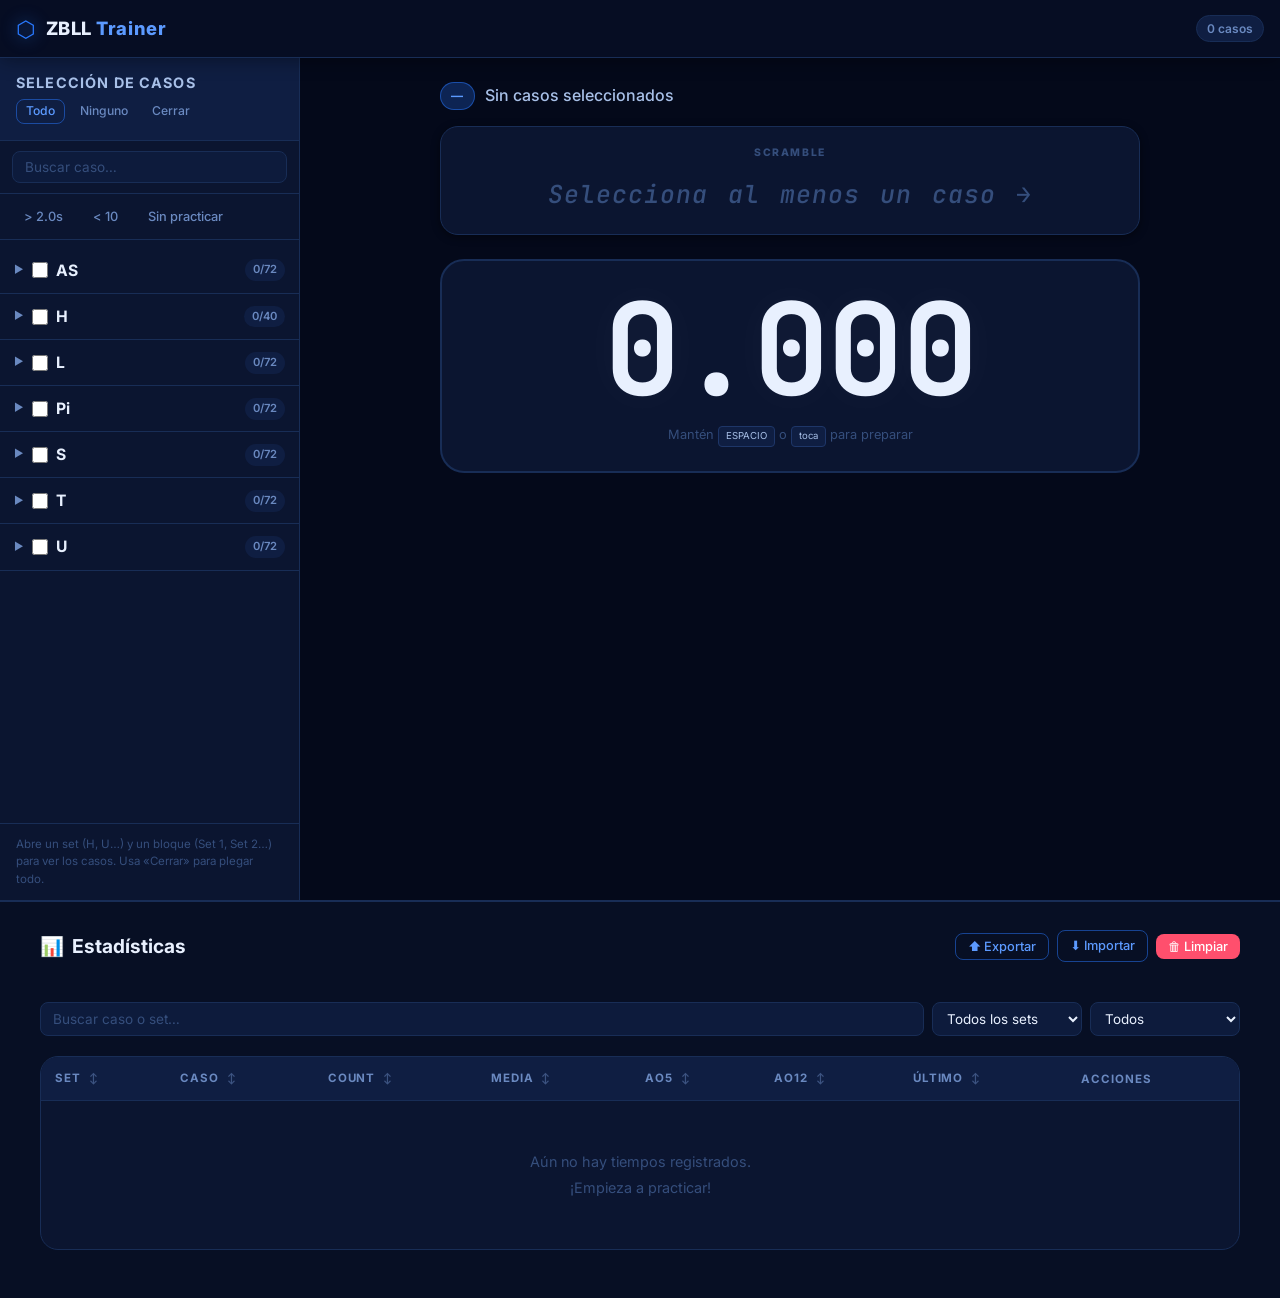
==== index.html @ 2dba7399 "Refine training UX and stats filtering for easier daily practice. This updates scramble generation c" ====
<!DOCTYPE html>
<html lang="es">
<head>
  <meta charset="UTF-8" />
  <meta name="viewport" content="width=device-width, initial-scale=1.0, viewport-fit=cover" />
  <meta name="description" content="Aplicación PWA para practicar los algoritmos ZBLL del cubo de Rubik 3×3. Funciona 100% offline con cronómetro instantáneo y estadísticas." />
  <meta name="theme-color" content="#0d1b3e" />
  <meta name="apple-mobile-web-app-capable" content="yes" />
  <meta name="apple-mobile-web-app-status-bar-style" content="black-translucent" />
  <meta name="apple-mobile-web-app-title" content="ZBLL Trainer" />

  <title>ZBLL Trainer — Cubo de Rubik 3×3</title>

  <!-- PWA Manifest -->
  <link rel="manifest" href="manifest.json" />
  <link rel="icon" type="image/png" href="icon-512.png" />
  <link rel="apple-touch-icon" href="icon-512.png" />

  <!-- Google Fonts -->
  <link rel="preconnect" href="https://fonts.googleapis.com" />
  <link rel="preconnect" href="https://fonts.gstatic.com" crossorigin />
  <link href="https://fonts.googleapis.com/css2?family=Inter:wght@300;400;500;600;700;800&family=JetBrains+Mono:wght@400;500;700&display=swap" rel="stylesheet" />

  <link rel="stylesheet" href="styles.css" />
</head>
<body>

  <!-- ═══════════════════════════════════════════════ HEADER ══ -->
  <header id="app-header" class="app-header">
    <div class="header-inner">
      <button id="sidebar-toggle" class="icon-btn" aria-label="Abrir/cerrar selector de casos" aria-expanded="false">
        <span class="hamburger" aria-hidden="true">
          <span></span><span></span><span></span>
        </span>
      </button>

      <div class="header-brand">
        <span class="brand-cube" aria-hidden="true">⬡</span>
        <h1 class="brand-title">ZBLL <span class="brand-accent">Trainer</span></h1>
      </div>

      <div class="header-actions">
        <div id="selected-count-badge" class="badge" title="Casos seleccionados">0 casos</div>
        <button id="install-btn" class="btn btn-accent btn-sm" style="display:none" aria-label="Instalar aplicación">
          ⬇ Instalar
        </button>
      </div>
    </div>
  </header>

  <!-- ═══════════════════════════════════════════ APP LAYOUT ══ -->
  <div class="app-layout">

    <!-- Mobile overlay -->
    <div id="sidebar-overlay" class="sidebar-overlay" aria-hidden="true"></div>

    <!-- ════════════════════════════════════════════ SIDEBAR ══ -->
    <aside id="sidebar" class="sidebar" aria-label="Selector de casos ZBLL">
      <div class="sidebar-head">
        <h2 class="sidebar-title">Selección de Casos</h2>
        <div class="sidebar-bulk-actions">
          <button id="select-all-btn" class="btn btn-sm btn-outline">Todo</button>
          <button id="deselect-all-btn" class="btn btn-sm btn-ghost">Ninguno</button>
          <button id="collapse-all-btn" class="btn btn-sm btn-ghost" title="Cerrar todos los sets y bloques">Cerrar</button>
        </div>
      </div>

      <div class="sidebar-search">
        <input type="search" id="case-search" class="search-input" placeholder="Buscar caso…" autocomplete="off" />
      </div>

      <div class="sidebar-train-tools" aria-label="Herramientas de entrenamiento">
        <button id="filter-slow-btn" class="btn btn-sm btn-ghost" title="Casos con media mayor de 2.0s">&gt; 2.0s</button>
        <button id="filter-low-btn" class="btn btn-sm btn-ghost" title="Casos con menos de 10 resoluciones">&lt; 10</button>
        <button id="filter-unseen-btn" class="btn btn-sm btn-ghost" title="Casos sin practicar">Sin practicar</button>
      </div>

      <!-- Accordion rendered by JS -->
      <div id="accordion" class="accordion" role="list"></div>

      <div class="sidebar-footer">
        <p class="sidebar-hint">Abre un set (H, U…) y un bloque (Set 1, Set 2…) para ver los casos. Usa «Cerrar» para plegar todo.</p>
      </div>
    </aside>

    <!-- ═══════════════════════════════════════ MAIN CONTENT ══ -->
    <main id="main-content" class="main-content" aria-label="Área de práctica">

      <div id="practice-top" class="practice-top">
        <!-- Case info bar -->
        <div id="case-info-bar" class="case-info-bar">
          <span id="info-set" class="info-badge info-set">—</span>
          <span id="info-case" class="info-case">Selecciona casos para empezar</span>
          <span id="info-alg-count" class="info-alg-count"></span>
        </div>

        <!-- Scramble display -->
        <section id="scramble-section" class="scramble-section" aria-label="Scramble actual">
          <p class="scramble-label">SCRAMBLE</p>
          <div id="scramble-moves" class="scramble-moves" aria-live="polite">
            <span class="scramble-placeholder">Cargando algoritmos…</span>
          </div>
        </section>
      </div>

      <!-- ─────────────────────────────── TIMER AREA ── -->
      <section
        id="timer-area"
        class="timer-area"
        tabindex="0"
        role="button"
        aria-label="Cronómetro — pulsa espacio o toca para usar"
        aria-live="polite"
      >
        <div id="timer-display" class="timer-display" data-phase="idle">
          <span id="timer-value">0.000</span>
        </div>
        <p id="timer-hint" class="timer-hint">
          Mantén <kbd>ESPACIO</kbd> o <kbd>toca</kbd> la pantalla para preparar
        </p>
      </section>

      <!-- ─────────────────── RESULT (shown after solve) ── -->
      <section id="result-section" class="result-section hidden" aria-label="Resultado de la resolución">
        <div class="result-inner">

          <div class="result-time-row">
            <span class="result-label">Tiempo:</span>
            <span id="result-time" class="result-time-val">—</span>
            <button id="repeat-weak-btn" class="btn btn-sm btn-outline hidden" title="Repetir este caso para consolidarlo">Repetir caso</button>
          </div>

          <div class="result-case-row">
            <div class="result-image-wrap">
              <img
                id="case-img"
                class="case-img"
                alt="Diagrama del caso ZBLL"
                loading="lazy"
              />
              <div id="case-img-fallback" class="case-img-fallback hidden">
                <span>Sin imagen offline</span>
              </div>
            </div>

            <div class="result-alg-wrap">
              <p class="result-alg-label">Algoritmo:</p>
              <code id="result-alg-text" class="result-alg-code"></code>
              <p class="result-alg-case">
                <span id="result-case-name"></span>
              </p>
            </div>
          </div>

        </div>
      </section>

    </main>
  </div>

  <!-- ═══════════════════════════════════════════ STATS PANEL ══ -->
  <section id="stats-panel" class="stats-panel" aria-label="Estadísticas de práctica">
    <div class="stats-header">
      <h2 class="stats-title">
        <span class="stats-icon" aria-hidden="true">📊</span>
        Estadísticas
      </h2>
      <div class="stats-actions">
        <button id="export-btn" class="btn btn-outline btn-sm" aria-label="Exportar estadísticas en JSON">
          ⬆ Exportar
        </button>
        <label class="btn btn-outline btn-sm" for="import-file" aria-label="Importar estadísticas desde JSON">
          ⬇ Importar
          <input type="file" id="import-file" accept=".json" aria-hidden="true" />
        </label>
        <button id="clear-stats-btn" class="btn btn-danger btn-sm" aria-label="Borrar todos los tiempos">
          🗑 Limpiar
        </button>
      </div>
    </div>

    <div class="stats-summary" id="stats-summary" aria-live="polite">
      <!-- JS renders summary cards here -->
    </div>

    <div class="stats-filters" aria-label="Filtros de estadísticas">
      <input id="stats-search" class="search-input stats-search" type="search" placeholder="Buscar caso o set…" autocomplete="off" />
      <select id="stats-set-filter" class="stats-select">
        <option value="all">Todos los sets</option>
      </select>
      <select id="stats-level-filter" class="stats-select">
        <option value="all">Todos</option>
        <option value="weak">Solo flojos</option>
        <option value="strong">Solo dominados</option>
      </select>
    </div>

    <div class="stats-table-wrap" role="region" aria-label="Tabla de tiempos" tabindex="0">
      <table id="stats-table" class="stats-table" aria-sort="none">
        <thead>
          <tr>
            <th class="sortable" data-col="set" tabindex="0" role="columnheader" aria-sort="ascending">Set <span class="sort-arrow">↕</span></th>
            <th class="sortable" data-col="case" tabindex="0" role="columnheader">Caso <span class="sort-arrow">↕</span></th>
            <th class="sortable" data-col="count" tabindex="0" role="columnheader">Count <span class="sort-arrow">↕</span></th>
            <th class="sortable" data-col="mean" tabindex="0" role="columnheader">Media <span class="sort-arrow">↕</span></th>
            <th class="sortable" data-col="ao5" tabindex="0" role="columnheader">Ao5 <span class="sort-arrow">↕</span></th>
            <th class="sortable" data-col="ao12" tabindex="0" role="columnheader">Ao12 <span class="sort-arrow">↕</span></th>
            <th class="sortable" data-col="last" tabindex="0" role="columnheader">Último <span class="sort-arrow">↕</span></th>
            <th>Acciones</th>
          </tr>
        </thead>
        <tbody id="stats-tbody">
          <!-- JS renders rows -->
        </tbody>
      </table>
      <p id="stats-empty" class="stats-empty" role="status">
        Aún no hay tiempos registrados.<br />¡Empieza a practicar!
      </p>
    </div>
  </section>

  <!-- ══════════════════════════════════════════════ TOAST ══ -->
  <div id="toast-container" class="toast-container" aria-live="assertive" aria-atomic="true"></div>

  <!-- ══════════════════════════════════════════ CONFIRM MODAL ══ -->
  <div id="confirm-modal" class="modal-backdrop hidden" role="dialog" aria-modal="true" aria-labelledby="modal-title">
    <div class="modal-box">
      <h3 id="modal-title" class="modal-title">¿Confirmar acción?</h3>
      <p id="modal-body" class="modal-body"></p>
      <div class="modal-actions">
        <button id="modal-cancel" class="btn btn-ghost">Cancelar</button>
        <button id="modal-confirm" class="btn btn-danger">Confirmar</button>
      </div>
    </div>
  </div>

  <script src="app.js"></script>
</body>
</html>
---- styles.css ----
/* ══════════════════════════════════════════════════════════════
   ZBLL Trainer — styles.css
   Dark Mode Blue Design System
   ══════════════════════════════════════════════════════════════ */

/* ─── Google Fonts fallback (loaded in HTML) ──────────────────── */
@import url('https://fonts.googleapis.com/css2?family=Inter:wght@300;400;500;600;700;800&family=JetBrains+Mono:wght@400;500;700&display=swap');

/* ─── Design Tokens ───────────────────────────────────────────── */
:root {
  /* Backgrounds */
  --bg-deep:      #04091a;
  --bg-surface:   #070f24;
  --bg-card:      #0b1530;
  --bg-elevated:  #0f1e42;
  --bg-hover:     #162350;
  --bg-input:     #0d1b3c;

  /* Accent — Electric Blue */
  --accent:       #2979ff;
  --accent-light: #5c9aff;
  --accent-dark:  #1a5ccc;
  --accent-glow:  rgba(41, 121, 255, 0.25);
  --accent-glow-strong: rgba(41, 121, 255, 0.45);

  /* State colors */
  --ready:        #00e676;
  --ready-dark:   #00b259;
  --ready-glow:   rgba(0, 230, 118, 0.35);
  --running:      #2979ff;
  --running-glow: rgba(41, 121, 255, 0.4);
  --danger:       #ff4f6d;
  --danger-dark:  #cc2244;
  --success:      #00e676;
  --warn:         #ffc107;

  /* Text */
  --text-primary:   #e8f0fe;
  --text-secondary: #a8c0e8;
  --text-muted:     #6a89c0;
  --text-dim:       #354e7c;

  /* Borders */
  --border:       #182d56;
  --border-light: #1e3668;
  --border-accent: rgba(41, 121, 255, 0.5);

  /* Layout */
  --sidebar-width:  300px;
  --header-height:  58px;

  /* Radii */
  --r-xs: 4px;
  --r-sm: 8px;
  --r-md: 12px;
  --r-lg: 18px;
  --r-xl: 24px;
  --r-full: 9999px;

  /* Transitions */
  --t-fast:   120ms ease;
  --t-base:   200ms cubic-bezier(0.4, 0, 0.2, 1);
  --t-slow:   350ms cubic-bezier(0.4, 0, 0.2, 1);

  /* Shadows */
  --shadow-sm:  0 2px 8px rgba(0,0,0,0.45);
  --shadow-md:  0 4px 24px rgba(0,0,0,0.55);
  --shadow-lg:  0 8px 40px rgba(0,0,0,0.65);
  --shadow-accent: 0 4px 24px rgba(41,121,255,0.3);
}

/* ─── Reset ───────────────────────────────────────────────────── */
*, *::before, *::after { box-sizing: border-box; margin: 0; padding: 0; }

html { scroll-behavior: smooth; font-size: 16px; }

body {
  font-family: 'Inter', system-ui, -apple-system, sans-serif;
  background: var(--bg-deep);
  color: var(--text-primary);
  line-height: 1.6;
  min-height: 100dvh;
  overflow-x: hidden;
  -webkit-font-smoothing: antialiased;
  -moz-osx-font-smoothing: grayscale;
}

/* ─── Scrollbar ───────────────────────────────────────────────── */
::-webkit-scrollbar { width: 5px; height: 5px; }
::-webkit-scrollbar-track { background: var(--bg-surface); }
::-webkit-scrollbar-thumb { background: var(--border-light); border-radius: var(--r-full); }
::-webkit-scrollbar-thumb:hover { background: var(--accent-dark); }

/* ─── Typography helpers ──────────────────────────────────────── */
h1, h2, h3 { line-height: 1.2; font-weight: 700; }
code, kbd, .mono { font-family: 'JetBrains Mono', 'Consolas', monospace; }
kbd {
  display: inline-block;
  padding: 2px 7px;
  background: var(--bg-elevated);
  border: 1px solid var(--border-light);
  border-radius: var(--r-xs);
  font-size: 0.75em;
  font-family: inherit;
  color: var(--text-secondary);
}

/* ─── Utility: hidden ─────────────────────────────────────────── */
.hidden { display: none !important; }
.sr-only { position: absolute; width:1px; height:1px; overflow:hidden; clip:rect(0,0,0,0); }

/* ══════════════════════════════════════════════════════════════
   COMPONENTS — Buttons
   ══════════════════════════════════════════════════════════════ */
.btn {
  display: inline-flex;
  align-items: center;
  gap: 6px;
  padding: 8px 16px;
  border: none;
  border-radius: var(--r-sm);
  font-family: inherit;
  font-size: 0.875rem;
  font-weight: 500;
  cursor: pointer;
  transition: background var(--t-base), box-shadow var(--t-base), transform var(--t-fast), color var(--t-base);
  white-space: nowrap;
  text-decoration: none;
  user-select: none;
}
.btn:active { transform: scale(0.96); }
.btn:focus-visible { outline: 2px solid var(--accent); outline-offset: 3px; }

.btn-accent { background: var(--accent); color: #fff; box-shadow: var(--shadow-accent); }
.btn-accent:hover { background: var(--accent-light); box-shadow: 0 4px 28px rgba(41,121,255,0.45); }

.btn-outline {
  background: transparent;
  color: var(--accent-light);
  border: 1px solid var(--border-accent);
}
.btn-outline:hover { background: var(--accent-glow); border-color: var(--accent); }

.btn-ghost { background: transparent; color: var(--text-muted); }
.btn-ghost:hover { background: var(--bg-elevated); color: var(--text-primary); }

.btn-danger { background: var(--danger); color: #fff; }
.btn-danger:hover { background: var(--danger-dark); }

.btn-sm { padding: 5px 12px; font-size: 0.8rem; }

/* ─── Icon button (hamburger) ─────────────────────────────────── */
.icon-btn {
  display: flex;
  align-items: center;
  justify-content: center;
  width: 40px; height: 40px;
  background: transparent;
  border: 1px solid var(--border);
  border-radius: var(--r-sm);
  cursor: pointer;
  transition: background var(--t-base), border-color var(--t-base);
}
.icon-btn:hover { background: var(--bg-elevated); border-color: var(--border-light); }
.icon-btn:focus-visible { outline: 2px solid var(--accent); outline-offset: 3px; }

/* ─── Hamburger ───────────────────────────────────────────────── */
.hamburger {
  display: flex; flex-direction: column;
  gap: 4px; width: 20px;
}
.hamburger span {
  display: block; height: 2px;
  background: var(--text-secondary);
  border-radius: 2px;
  transition: transform var(--t-base), opacity var(--t-base), width var(--t-base);
}
.hamburger span:first-child { width: 20px; }
.hamburger span:nth-child(2) { width: 14px; }
.hamburger span:last-child { width: 20px; }

.sidebar-open .hamburger span:first-child { transform: translateY(6px) rotate(45deg); width: 20px; }
.sidebar-open .hamburger span:nth-child(2) { opacity: 0; width: 0; }
.sidebar-open .hamburger span:last-child { transform: translateY(-6px) rotate(-45deg); width: 20px; }

/* ─── Badge ───────────────────────────────────────────────────── */
.badge {
  display: inline-flex;
  align-items: center;
  padding: 3px 10px;
  background: var(--bg-elevated);
  border: 1px solid var(--border);
  border-radius: var(--r-full);
  font-size: 0.75rem;
  font-weight: 600;
  color: var(--text-muted);
  transition: background var(--t-base), color var(--t-base);
}
.badge.active { background: var(--accent-glow); border-color: var(--border-accent); color: var(--accent-light); }

/* ══════════════════════════════════════════════════════════════
   HEADER
   ══════════════════════════════════════════════════════════════ */
.app-header {
  position: sticky;
  top: 0;
  z-index: 100;
  height: var(--header-height);
  background: rgba(7, 15, 36, 0.92);
  backdrop-filter: blur(16px);
  -webkit-backdrop-filter: blur(16px);
  border-bottom: 1px solid var(--border);
  box-shadow: 0 1px 20px rgba(0,0,0,0.4);
}
.header-inner {
  display: flex;
  align-items: center;
  gap: 12px;
  height: 100%;
  padding: 0 16px;
  max-width: 1400px;
  margin: 0 auto;
}
.header-brand {
  display: flex; align-items: center; gap: 10px;
  flex: 1;
}
.brand-cube {
  font-size: 1.4rem;
  color: var(--accent);
  filter: drop-shadow(0 0 8px var(--accent));
  animation: pulse-glow 3s ease-in-out infinite;
}
@keyframes pulse-glow {
  0%, 100% { filter: drop-shadow(0 0 6px var(--accent)); }
  50% { filter: drop-shadow(0 0 14px var(--accent-light)); }
}
.brand-title {
  font-size: 1.15rem;
  font-weight: 800;
  letter-spacing: 0.03em;
  color: var(--text-primary);
}
.brand-accent { color: var(--accent-light); }
.header-actions { display: flex; align-items: center; gap: 10px; }

/* ══════════════════════════════════════════════════════════════
   LAYOUT
   ══════════════════════════════════════════════════════════════ */
.app-layout {
  display: flex;
  min-height: calc(100dvh - var(--header-height));
  position: relative;
}

/* ══════════════════════════════════════════════════════════════
   SIDEBAR
   ══════════════════════════════════════════════════════════════ */
.sidebar {
  width: var(--sidebar-width);
  flex-shrink: 0;
  background: var(--bg-card);
  border-right: 1px solid var(--border);
  display: flex;
  flex-direction: column;
  overflow: hidden;
  transition: transform var(--t-slow), width var(--t-slow);
}
.sidebar-head {
  padding: 16px;
  border-bottom: 1px solid var(--border);
  background: var(--bg-elevated);
  display: flex;
  align-items: stretch;
  justify-content: flex-start;
  flex-direction: column;
  gap: 8px;
  flex-shrink: 0;
}
.sidebar-title {
  font-size: 0.9rem;
  font-weight: 700;
  color: var(--text-secondary);
  text-transform: uppercase;
  letter-spacing: 0.08em;
}
.sidebar-bulk-actions {
  display: flex;
  gap: 6px;
  flex-wrap: wrap;
  justify-content: flex-start;
  flex-shrink: 0;
}
.sidebar-bulk-actions .btn-sm {
  padding: 4px 9px;
  font-size: 0.76rem;
  line-height: 1.2;
}

.sidebar-search {
  padding: 10px 12px;
  border-bottom: 1px solid var(--border);
  flex-shrink: 0;
}
.search-input {
  width: 100%;
  padding: 7px 12px;
  background: var(--bg-input);
  border: 1px solid var(--border);
  border-radius: var(--r-sm);
  color: var(--text-primary);
  font-family: inherit;
  font-size: 0.85rem;
  outline: none;
  transition: border-color var(--t-base), box-shadow var(--t-base);
}
.search-input::placeholder { color: var(--text-dim); }
.search-input:focus { border-color: var(--accent); box-shadow: 0 0 0 3px var(--accent-glow); }

.sidebar-train-tools {
  display: flex;
  flex-wrap: wrap;
  gap: 6px;
  padding: 10px 12px;
  border-bottom: 1px solid var(--border);
}

.accordion {
  flex: 1;
  overflow-y: auto;
  padding: 8px 0;
}

.sidebar-footer {
  padding: 12px 16px;
  border-top: 1px solid var(--border);
  flex-shrink: 0;
}
.sidebar-hint {
  font-size: 0.72rem;
  color: var(--text-dim);
  line-height: 1.5;
}

/* ─── Accordion Items ─────────────────────────────────────────── */
.acc-set {
  border-bottom: 1px solid var(--border);
}
.acc-set-header {
  display: flex;
  align-items: center;
  gap: 8px;
  padding: 10px 14px;
  cursor: pointer;
  user-select: none;
  transition: background var(--t-base);
  background: transparent;
}
.acc-set-header:hover { background: var(--bg-hover); }

.acc-toggle-icon {
  font-size: 0.65rem;
  color: var(--text-muted);
  transition: transform var(--t-base);
  flex-shrink: 0;
}
.acc-set.open .acc-toggle-icon { transform: rotate(90deg); }

.acc-set-name {
  font-weight: 700;
  font-size: 0.98rem;
  color: var(--text-primary);
  flex: 1;
}
.acc-set-badge {
  font-size: 0.7rem;
  padding: 2px 8px;
  border-radius: var(--r-full);
  background: var(--bg-elevated);
  color: var(--text-muted);
  font-weight: 600;
  transition: background var(--t-base), color var(--t-base);
}
.acc-set-badge.all-selected { background: var(--accent-glow); color: var(--accent-light); }

.acc-set-check {
  width: 16px; height: 16px;
  accent-color: var(--accent);
  cursor: pointer;
  flex-shrink: 0;
}

.acc-cases {
  overflow: hidden;
  max-height: 0;
  transition: max-height var(--t-slow);
  background: var(--bg-surface);
}
.acc-set.open .acc-cases { max-height: 12000px; }

.acc-subset + .acc-subset {
  border-top: 1px solid var(--border);
}

.acc-subset-header {
  display: flex;
  align-items: center;
  gap: 8px;
  padding: 6px 14px 6px 24px;
  font-size: 0.68rem;
  font-weight: 600;
  letter-spacing: 0.05em;
  text-transform: uppercase;
  color: var(--text-dim);
  background: var(--bg-elevated);
  border-left: 2px solid var(--accent);
  user-select: none;
  cursor: pointer;
  transition: background var(--t-base);
}
.acc-subset-header:hover { background: var(--bg-hover); }

.acc-subset-header .acc-toggle-icon {
  font-size: 0.6rem;
  color: var(--text-muted);
  transition: transform var(--t-base);
  flex-shrink: 0;
}
.acc-subset.open .acc-subset-header .acc-toggle-icon { transform: rotate(90deg); }

.acc-subset-cases {
  overflow: hidden;
  max-height: 0;
  transition: max-height var(--t-slow);
}
.acc-subset.open .acc-subset-cases { max-height: 800px; }

.acc-subset-check {
  width: 15px;
  height: 15px;
  accent-color: var(--accent);
  cursor: pointer;
  flex-shrink: 0;
}

.acc-subset-label {
  flex: 1;
}

.acc-subset-badge {
  font-size: 0.65rem;
  padding: 1px 6px;
  border-radius: var(--r-full);
  background: var(--bg-surface);
  color: var(--text-muted);
  font-weight: 600;
  font-variant-numeric: tabular-nums;
}

.acc-subset-cases .acc-case-item {
  padding-left: 40px;
}

.acc-case-item {
  display: flex;
  align-items: center;
  gap: 10px;
  padding: 7px 14px 7px 36px;
  cursor: pointer;
  transition: background var(--t-base);
  border-left: 2px solid transparent;
}
.acc-case-item:hover { background: var(--bg-elevated); }
.acc-case-item.selected { border-left-color: var(--accent); }
.acc-case-item input[type="checkbox"] {
  width: 15px; height: 15px;
  accent-color: var(--accent);
  cursor: pointer;
  flex-shrink: 0;
}
.acc-case-name {
  font-size: 0.92rem;
  color: var(--text-secondary);
  flex: 1;
}
.acc-case-item.selected .acc-case-name { color: var(--text-primary); }

.acc-case-diff {
  font-size: 0.62rem;
  text-transform: uppercase;
  letter-spacing: 0.05em;
  border-radius: var(--r-full);
  padding: 2px 6px;
  font-weight: 700;
  border: 1px solid transparent;
}
.acc-case-diff-weak {
  color: #ff9aa8;
  background: rgba(255, 79, 109, 0.15);
  border-color: rgba(255, 79, 109, 0.45);
}
.acc-case-diff-mid {
  color: #ffd36b;
  background: rgba(255, 193, 7, 0.14);
  border-color: rgba(255, 193, 7, 0.4);
}
.acc-case-diff-learned {
  color: #9ae7ff;
  background: rgba(52, 210, 255, 0.14);
  border-color: rgba(52, 210, 255, 0.45);
}
.acc-case-diff-strong {
  color: #82f0ad;
  background: rgba(0, 230, 118, 0.14);
  border-color: rgba(0, 230, 118, 0.4);
}
.acc-case-diff-new {
  color: #9dc3ff;
  background: rgba(41, 121, 255, 0.16);
  border-color: rgba(41, 121, 255, 0.45);
}

.acc-case-thumb {
  width: 34px;
  height: 34px;
  flex-shrink: 0;
  border-radius: 4px;
  object-fit: contain;
  background: var(--bg-deep);
  pointer-events: none;
}

/* ─── Overlay (mobile) ────────────────────────────────────────── */
.sidebar-overlay {
  display: none;
  position: fixed;
  inset: 0;
  background: rgba(4, 9, 26, 0.75);
  z-index: 49;
  backdrop-filter: blur(4px);
}

/* ══════════════════════════════════════════════════════════════
   MAIN CONTENT
   ══════════════════════════════════════════════════════════════ */
.main-content {
  flex: 1;
  display: flex;
  flex-direction: column;
  align-items: center;
  padding: 20px 24px 40px;
  gap: 24px;
  min-height: calc(100dvh - var(--header-height));
  overflow-y: auto;
}

/* ─── Practice top (info + scramble) ─────────────────────────── */
.practice-top {
  width: 100%;
  max-width: 700px;
  display: flex;
  flex-direction: column;
  gap: 12px;
}

/* ─── Case info bar ───────────────────────────────────────────── */
.case-info-bar {
  display: flex;
  align-items: center;
  gap: 10px;
  flex-wrap: wrap;
  width: 100%;
  max-width: 700px;
  min-height: 36px;
}
.info-badge {
  display: inline-flex;
  align-items: center;
  padding: 3px 10px;
  border-radius: var(--r-full);
  font-size: 0.75rem;
  font-weight: 700;
  letter-spacing: 0.06em;
  text-transform: uppercase;
}
.info-set { background: var(--accent-glow); color: var(--accent-light); border: 1px solid var(--border-accent); }
.info-case { font-size: 1rem; color: var(--text-secondary); font-weight: 500; flex: 1; }
.info-alg-count { font-size: 0.75rem; color: var(--text-dim); font-weight: 500; }
.info-session {
  font-size: 0.72rem;
  color: var(--warn);
  font-weight: 600;
  background: rgba(255, 193, 7, 0.13);
  border: 1px solid rgba(255, 193, 7, 0.35);
  border-radius: var(--r-full);
  padding: 2px 8px;
}

/* ─── Scramble section ────────────────────────────────────────── */
.scramble-section {
  width: 100%;
  max-width: 700px;
  background: var(--bg-card);
  border: 1px solid var(--border);
  border-radius: var(--r-lg);
  padding: 18px 24px;
  text-align: center;
  box-shadow: var(--shadow-sm);
  transition: border-color var(--t-base);
}
.scramble-section:hover { border-color: var(--border-light); }

.scramble-label {
  font-size: 0.65rem;
  font-weight: 800;
  letter-spacing: 0.15em;
  color: var(--text-dim);
  text-transform: uppercase;
  margin-bottom: 10px;
}

.scramble-moves {
  font-family: 'JetBrains Mono', monospace;
  font-size: clamp(1.1rem, 3.2vw, 1.55rem);
  font-weight: 500;
  color: var(--text-primary);
  line-height: 1.8;
  letter-spacing: 0.04em;
  word-spacing: 4px;
}

.scramble-placeholder { color: var(--text-dim); font-style: italic; }

.move-token {
  display: inline-block;
  padding: 2px 4px;
  margin: 2px;
  border-radius: var(--r-xs);
  transition: background var(--t-fast), color var(--t-fast);
}
.move-token:hover { background: var(--bg-elevated); color: var(--accent-light); }

/* ─── Timer area ──────────────────────────────────────────────── */
.timer-area {
  width: 100%;
  max-width: 700px;
  display: flex;
  flex-direction: column;
  align-items: center;
  gap: 12px;
  cursor: pointer;
  user-select: none;
  -webkit-user-select: none;
  padding: 24px;
  border-radius: var(--r-xl);
  border: 2px solid var(--border);
  background: var(--bg-card);
  transition: border-color var(--t-base), background var(--t-base), box-shadow var(--t-base);
  outline: none;
  -webkit-tap-highlight-color: transparent;
  touch-action: manipulation;
}
.timer-area:focus-visible { box-shadow: 0 0 0 3px var(--accent-glow); }
.timer-area:hover { border-color: var(--border-light); }

/* Timer states */
.timer-area[data-phase="idle"]    { border-color: var(--border); }
.timer-area[data-phase="ready"]   { border-color: var(--ready); background: rgba(0,230,118,0.04); box-shadow: 0 0 30px var(--ready-glow), inset 0 0 40px rgba(0,230,118,0.03); }
.timer-area[data-phase="running"] { border-color: var(--accent); background: rgba(41,121,255,0.04); box-shadow: 0 0 30px var(--running-glow), inset 0 0 40px rgba(41,121,255,0.03); }

.timer-display {
  font-family: 'JetBrains Mono', monospace;
  font-size: clamp(3.5rem, 14vw, 8rem);
  font-weight: 700;
  letter-spacing: -0.02em;
  color: var(--text-primary);
  text-shadow: 0 0 40px rgba(255,255,255,0.05);
  line-height: 1;
  transition: color var(--t-base), text-shadow var(--t-base);
  min-width: 3ch;
  text-align: center;
}

/* Timer phase color transitions */
.timer-area[data-phase="idle"]    .timer-display { color: var(--text-primary); }
.timer-area[data-phase="ready"]   .timer-display { color: var(--ready); text-shadow: 0 0 40px var(--ready-glow); }
.timer-area[data-phase="running"] .timer-display { color: var(--accent-light); text-shadow: 0 0 40px var(--running-glow); }

/* Pulse animation on READY */
@keyframes timer-ready-pulse {
  0%, 100% { opacity: 1; }
  50% { opacity: 0.65; }
}
.timer-area[data-phase="ready"] .timer-display { animation: timer-ready-pulse 0.6s ease-in-out infinite; }

.timer-hint {
  font-size: 0.8rem;
  color: var(--text-dim);
  text-align: center;
  line-height: 1.5;
  transition: opacity var(--t-base);
  pointer-events: none;
}
.timer-area[data-phase="running"] .timer-hint { opacity: 0; }

/* ─── Result section ──────────────────────────────────────────── */
.result-section {
  width: 100%;
  max-width: 700px;
  animation: slide-in 0.35s cubic-bezier(0.34, 1.56, 0.64, 1);
}
@keyframes slide-in {
  from { opacity: 0; transform: translateY(20px) scale(0.97); }
  to   { opacity: 1; transform: translateY(0) scale(1); }
}

.result-inner {
  background: var(--bg-card);
  border: 1px solid var(--border-light);
  border-radius: var(--r-lg);
  padding: 20px;
  display: flex;
  flex-direction: column;
  gap: 16px;
  box-shadow: var(--shadow-md);
}

.result-time-row {
  display: flex;
  align-items: center;
  flex-wrap: wrap;
  gap: 12px;
  padding-bottom: 14px;
  border-bottom: 1px solid var(--border);
}
.result-label {
  font-size: 0.75rem;
  font-weight: 700;
  text-transform: uppercase;
  letter-spacing: 0.1em;
  color: var(--text-muted);
}
.result-time-val {
  font-family: 'JetBrains Mono', monospace;
  font-size: 2rem;
  font-weight: 700;
  color: var(--accent-light);
  text-shadow: 0 0 20px var(--accent-glow);
  letter-spacing: -0.02em;
}
.pb-tag {
  padding: 3px 10px;
  background: linear-gradient(135deg, #ffc107, #ff8c00);
  border-radius: var(--r-full);
  font-size: 0.75rem;
  font-weight: 700;
  color: #fff;
  animation: pb-pop 0.4s cubic-bezier(0.34, 1.56, 0.64, 1);
}
@keyframes pb-pop {
  from { transform: scale(0); }
  to   { transform: scale(1); }
}

.result-case-row {
  display: flex;
  gap: 18px;
  align-items: flex-start;
  flex-wrap: wrap;
}

.result-image-wrap {
  flex-shrink: 0;
  position: relative;
  width: 160px; height: 160px;
  border-radius: var(--r-md);
  overflow: hidden;
  background: var(--bg-elevated);
  border: 1px solid var(--border);
  display: flex;
  align-items: center;
  justify-content: center;
}
.case-img {
  width: 100%;
  height: 100%;
  object-fit: contain;
  image-rendering: -webkit-optimize-contrast;
  image-rendering: crisp-edges;
  padding: 6px;
}
.case-img-fallback {
  position: absolute;
  inset: 0;
  display: flex;
  align-items: center;
  justify-content: center;
  font-size: 0.75rem;
  color: var(--text-dim);
  text-align: center;
  padding: 8px;
}

.result-alg-wrap {
  flex: 1;
  display: flex;
  flex-direction: column;
  gap: 8px;
  min-width: 200px;
}
.result-alg-label {
  font-size: 0.7rem;
  font-weight: 700;
  text-transform: uppercase;
  letter-spacing: 0.1em;
  color: var(--text-muted);
}
.result-alg-code {
  font-family: 'JetBrains Mono', monospace;
  font-size: clamp(0.9rem, 2.2vw, 1.05rem);
  color: var(--text-primary);
  background: var(--bg-elevated);
  border: 1px solid var(--border);
  border-radius: var(--r-sm);
  padding: 10px 14px;
  line-height: 1.7;
  word-break: break-word;
  display: block;
}
.result-alg-case {
  display: flex;
  align-items: center;
  gap: 8px;
  margin-top: 4px;
}

/* ══════════════════════════════════════════════════════════════
   STATS PANEL
   ══════════════════════════════════════════════════════════════ */
.stats-panel {
  background: var(--bg-surface);
  border-top: 2px solid var(--border);
  padding: 28px 24px 48px;
  display: flex;
  flex-direction: column;
  gap: 20px;
}

.stats-header {
  display: flex;
  align-items: center;
  justify-content: space-between;
  flex-wrap: wrap;
  gap: 12px;
  max-width: 1200px;
  margin: 0 auto;
  width: 100%;
}
.stats-title {
  font-size: 1.2rem;
  font-weight: 700;
  display: flex;
  align-items: center;
  gap: 8px;
  color: var(--text-primary);
}
.stats-actions {
  display: flex;
  gap: 8px;
  flex-wrap: wrap;
  align-items: center;
}
.stats-actions label { cursor: pointer; }
#import-file { position: absolute; width: 1px; height: 1px; overflow: hidden; clip: rect(0,0,0,0); }

/* ─── Summary cards ───────────────────────────────────────────── */
.stats-summary {
  display: flex;
  gap: 12px;
  flex-wrap: wrap;
  max-width: 1200px;
  margin: 0 auto;
  width: 100%;
}
.summary-card {
  background: var(--bg-card);
  border: 1px solid var(--border);
  border-radius: var(--r-md);
  padding: 14px 20px;
  display: flex;
  flex-direction: column;
  gap: 4px;
  min-width: 120px;
  transition: border-color var(--t-base);
}
.summary-card:hover { border-color: var(--border-light); }
.summary-card-label { font-size: 0.68rem; font-weight: 700; text-transform: uppercase; letter-spacing: 0.1em; color: var(--text-muted); }
.summary-card-value { font-family: 'JetBrains Mono', monospace; font-size: 1.4rem; font-weight: 700; color: var(--text-primary); }
.summary-card-value.accent { color: var(--accent-light); text-shadow: 0 0 16px var(--accent-glow); }

.stats-filters {
  display: flex;
  gap: 8px;
  flex-wrap: wrap;
  max-width: 1200px;
  margin: 0 auto;
  width: 100%;
}
.stats-search {
  flex: 1;
  min-width: 220px;
}
.stats-select {
  min-width: 150px;
  padding: 7px 10px;
  background: var(--bg-input);
  border: 1px solid var(--border);
  border-radius: var(--r-sm);
  color: var(--text-primary);
  font-family: inherit;
  font-size: 0.84rem;
}
.stats-select:focus {
  outline: none;
  border-color: var(--accent);
  box-shadow: 0 0 0 3px var(--accent-glow);
}

/* ─── Table ───────────────────────────────────────────────────── */
.stats-table-wrap {
  overflow-x: auto;
  border-radius: var(--r-lg);
  border: 1px solid var(--border);
  max-width: 1200px;
  margin: 0 auto;
  width: 100%;
  background: var(--bg-card);
}
.stats-table {
  width: 100%;
  border-collapse: collapse;
  font-size: 0.85rem;
}
.stats-table thead {
  background: var(--bg-elevated);
  position: sticky;
  top: 0;
  z-index: 2;
}
.stats-table th {
  padding: 12px 14px;
  text-align: left;
  font-size: 0.72rem;
  font-weight: 700;
  text-transform: uppercase;
  letter-spacing: 0.08em;
  color: var(--text-muted);
  white-space: nowrap;
  border-bottom: 1px solid var(--border);
}
.stats-table th.sortable {
  cursor: pointer;
  user-select: none;
  transition: color var(--t-base), background var(--t-base);
}
.stats-table th.sortable:hover { color: var(--text-primary); background: var(--bg-hover); }
.stats-table th.sort-active { color: var(--accent-light); }
.sort-arrow { font-size: 0.65rem; margin-left: 4px; opacity: 0.5; }
th.sort-active .sort-arrow { opacity: 1; }

.stats-table tbody tr {
  border-bottom: 1px solid var(--border);
  transition: background var(--t-fast);
}
.stats-table tbody tr:last-child { border-bottom: none; }
.stats-table tbody tr:hover { background: var(--bg-hover); }

.stats-table td {
  padding: 10px 14px;
  vertical-align: middle;
  color: var(--text-secondary);
}
.stats-table td:first-child { font-weight: 700; color: var(--text-primary); }
.stats-table td.mono-val {
  font-family: 'JetBrains Mono', monospace;
  font-size: 0.83rem;
  color: var(--text-primary);
  font-variant-numeric: tabular-nums;
}
.stats-table td.pb-cell {
  color: var(--accent-light);
  font-family: 'JetBrains Mono', monospace;
  font-weight: 700;
}
.stats-table td .dash { color: var(--text-dim); }

.row-delete-btn {
  padding: 3px 8px;
  font-size: 0.72rem;
  border-radius: var(--r-xs);
  background: transparent;
  border: 1px solid var(--border);
  color: var(--text-muted);
  cursor: pointer;
  transition: background var(--t-base), border-color var(--t-base), color var(--t-base);
}
.row-delete-btn:hover { background: rgba(255,79,109,0.15); border-color: var(--danger); color: var(--danger); }

.stats-empty {
  text-align: center;
  padding: 48px 24px;
  color: var(--text-dim);
  font-size: 0.9rem;
  line-height: 1.8;
}

/* ══════════════════════════════════════════════════════════════
   TOAST NOTIFICATIONS
   ══════════════════════════════════════════════════════════════ */
.toast-container {
  position: fixed;
  bottom: 20px;
  right: 20px;
  z-index: 200;
  display: flex;
  flex-direction: column;
  gap: 8px;
  pointer-events: none;
}
.toast {
  display: flex;
  align-items: center;
  gap: 10px;
  padding: 12px 18px;
  background: var(--bg-elevated);
  border: 1px solid var(--border-light);
  border-radius: var(--r-md);
  color: var(--text-primary);
  font-size: 0.85rem;
  font-weight: 500;
  box-shadow: var(--shadow-lg);
  animation: toast-in 0.3s cubic-bezier(0.34, 1.56, 0.64, 1);
  pointer-events: auto;
  max-width: 320px;
}
.toast.toast-success { border-color: rgba(0,230,118,0.4); }
.toast.toast-error   { border-color: rgba(255,79,109,0.4); }
@keyframes toast-in {
  from { opacity: 0; transform: translateY(12px) scale(0.95); }
  to   { opacity: 1; transform: translateY(0) scale(1); }
}
@keyframes toast-out {
  from { opacity: 1; transform: translateY(0); }
  to   { opacity: 0; transform: translateY(-8px); }
}
.toast.removing { animation: toast-out 0.25s ease forwards; }

/* ══════════════════════════════════════════════════════════════
   CONFIRM MODAL
   ══════════════════════════════════════════════════════════════ */
.modal-backdrop {
  position: fixed;
  inset: 0;
  z-index: 300;
  background: rgba(4, 9, 26, 0.8);
  backdrop-filter: blur(6px);
  display: flex;
  align-items: center;
  justify-content: center;
  padding: 16px;
  animation: fade-in 0.2s ease;
}
@keyframes fade-in { from { opacity: 0; } to { opacity: 1; } }

.modal-box {
  background: var(--bg-elevated);
  border: 1px solid var(--border-light);
  border-radius: var(--r-xl);
  padding: 28px;
  max-width: 380px;
  width: 100%;
  box-shadow: var(--shadow-lg);
  animation: modal-in 0.3s cubic-bezier(0.34, 1.56, 0.64, 1);
}
@keyframes modal-in {
  from { opacity: 0; transform: scale(0.9); }
  to   { opacity: 1; transform: scale(1); }
}
.modal-title { font-size: 1.1rem; color: var(--text-primary); margin-bottom: 10px; }
.modal-body { font-size: 0.88rem; color: var(--text-secondary); margin-bottom: 22px; line-height: 1.6; }
.modal-actions { display: flex; gap: 10px; justify-content: flex-end; }

/* ══════════════════════════════════════════════════════════════
   RESPONSIVE — Mobile
   ══════════════════════════════════════════════════════════════ */
@media (max-width: 768px) {
  :root { --sidebar-width: 280px; }

  .sidebar {
    position: fixed;
    left: 0;
    top: var(--header-height);
    bottom: 0;
    z-index: 50;
    transform: translateX(-100%);
    box-shadow: var(--shadow-lg);
    width: var(--sidebar-width);
  }
  .sidebar-open .sidebar { transform: translateX(0); }
  .sidebar-open .sidebar-overlay { display: block; }

  body.sidebar-open { overflow: hidden; }

  .main-content { padding: 14px 14px 32px; gap: 16px; }

  .practice-top { position: static; }

  .scramble-section { padding: 14px 16px; }
  .timer-area { padding: 20px 16px; }
  .scramble-moves { font-size: 1.08rem; }
  .acc-set-name { font-size: 1rem; }
  .acc-case-name { font-size: 0.95rem; }
  .info-case { font-size: 1.02rem; }

  .stats-panel { padding: 20px 14px 48px; }
  .stats-header { flex-direction: column; align-items: flex-start; }

  .result-inner { padding: 14px; gap: 12px; }
  .result-time-val { font-size: 1.6rem; }
  .result-case-row { flex-direction: column; align-items: center; }
  .result-image-wrap { width: 110px; height: 110px; }
  .result-alg-code { font-size: 0.78rem; line-height: 1.45; }

  .toast-container { bottom: 12px; right: 12px; left: 12px; }
  .toast { max-width: 100%; }
}

@media (max-width: 480px) {
  .timer-display { font-size: clamp(3rem, 18vw, 4.5rem); }
  .stats-actions { gap: 6px; }
  .summary-card { min-width: 90px; padding: 10px 14px; }
}

/* ─── Large screens: always show sidebar ──────────────────────── */
@media (min-width: 1024px) {
  #sidebar-toggle { display: none; }
  .sidebar { transform: none !important; position: relative; top: unset; bottom: unset; }
}

/* ─── PWA safe areas ──────────────────────────────────────────── */
@supports (padding: env(safe-area-inset-bottom)) {
  .stats-panel { padding-bottom: calc(48px + env(safe-area-inset-bottom)); }
  .app-header { padding-top: env(safe-area-inset-top); height: calc(var(--header-height) + env(safe-area-inset-top)); }
}

/* ─── Stats Expandable Details Row ───────────────────────────── */
.row-expanded-parent {
  background: var(--bg-hover) !important;
}
.details-row {
  background: var(--bg-deep) !important;
}
.details-row td {
  padding: 0 !important;
}
.details-expanded-content {
  padding: 20px;
  display: flex;
  gap: 24px;
  align-items: flex-start;
  flex-wrap: wrap;
  animation: slide-down 0.25s cubic-bezier(0.4, 0, 0.2, 1);
}
@keyframes slide-down {
  from { opacity: 0; transform: translateY(-10px); }
  to { opacity: 1; transform: translateY(0); }
}
.details-img-wrap {
  width: 130px;
  height: 130px;
  background: var(--bg-card);
  border: 1px solid var(--border);
  border-radius: var(--r-md);
  display: flex;
  align-items: center;
  justify-content: center;
  flex-shrink: 0;
  box-shadow: var(--shadow-sm);
}
.details-img {
  width: 100%;
  height: 100%;
  object-fit: contain;
  padding: 6px;
  image-rendering: -webkit-optimize-contrast;
  image-rendering: crisp-edges;
}
.details-info {
  flex: 1;
  display: flex;
  flex-direction: column;
  gap: 16px;
  min-width: 280px;
}
.details-algs-section {
  display: flex;
  flex-direction: column;
  gap: 8px;
}
.details-section-title {
  font-size: 0.76rem;
  font-weight: 700;
  text-transform: uppercase;
  letter-spacing: 0.1em;
  color: var(--text-muted);
  margin-bottom: 2px;
}
.details-alg-item {
  display: flex;
  align-items: center;
  justify-content: space-between;
  gap: 12px;
  background: var(--bg-card);
  border: 1px solid var(--border);
  border-radius: var(--r-sm);
  padding: 8px 12px;
  transition: border-color var(--t-base);
}
.details-alg-item:hover {
  border-color: var(--border-light);
}
.details-alg-text {
  font-family: 'JetBrains Mono', monospace;
  font-size: 0.92rem;
  color: var(--text-primary);
  word-break: break-all;
  line-height: 1.6;
}
.btn-copy {
  background: var(--bg-elevated);
  border: 1px solid var(--border);
  color: var(--accent-light);
  cursor: pointer;
  font-size: 0.78rem;
  font-weight: 600;
  padding: 4px 10px;
  border-radius: var(--r-xs);
  transition: background var(--t-fast), border-color var(--t-fast), color var(--t-fast);
  white-space: nowrap;
}
.btn-copy:hover {
  background: var(--accent-glow);
  border-color: var(--border-accent);
}
.btn-copy:active {
  transform: scale(0.95);
}
.details-history-section {
  display: flex;
  flex-direction: column;
  gap: 8px;
}
.details-history-list {
  display: flex;
  flex-wrap: wrap;
  gap: 8px;
  max-height: 140px;
  overflow-y: auto;
  padding: 4px 0;
}
.details-history-item {
  display: inline-flex;
  align-items: center;
  gap: 8px;
  background: var(--bg-card);
  border: 1px solid var(--border);
  border-radius: var(--r-full);
  padding: 4px 12px;
  font-size: 0.84rem;
  font-family: 'JetBrains Mono', monospace;
  color: var(--text-secondary);
  transition: border-color var(--t-base);
}
.details-history-item:hover {
  border-color: var(--border-light);
}
.details-history-time {
  font-weight: 700;
  color: var(--accent-light);
}
.btn-delete-time {
  background: transparent;
  border: none;
  color: var(--text-muted);
  cursor: pointer;
  font-size: 1rem;
  line-height: 1;
  display: inline-flex;
  align-items: center;
  justify-content: center;
  width: 14px;
  height: 14px;
  border-radius: 50%;
  margin-left: 2px;
  transition: background var(--t-fast), color var(--t-fast);
}
.btn-delete-time:hover {
  background: rgba(255,79,109,0.15);
  color: var(--danger);
}

@media (max-width: 480px) {
  .details-expanded-content {
    flex-direction: column;
    align-items: stretch;
    gap: 16px;
  }
  .details-img-wrap {
    align-self: center;
  }
}
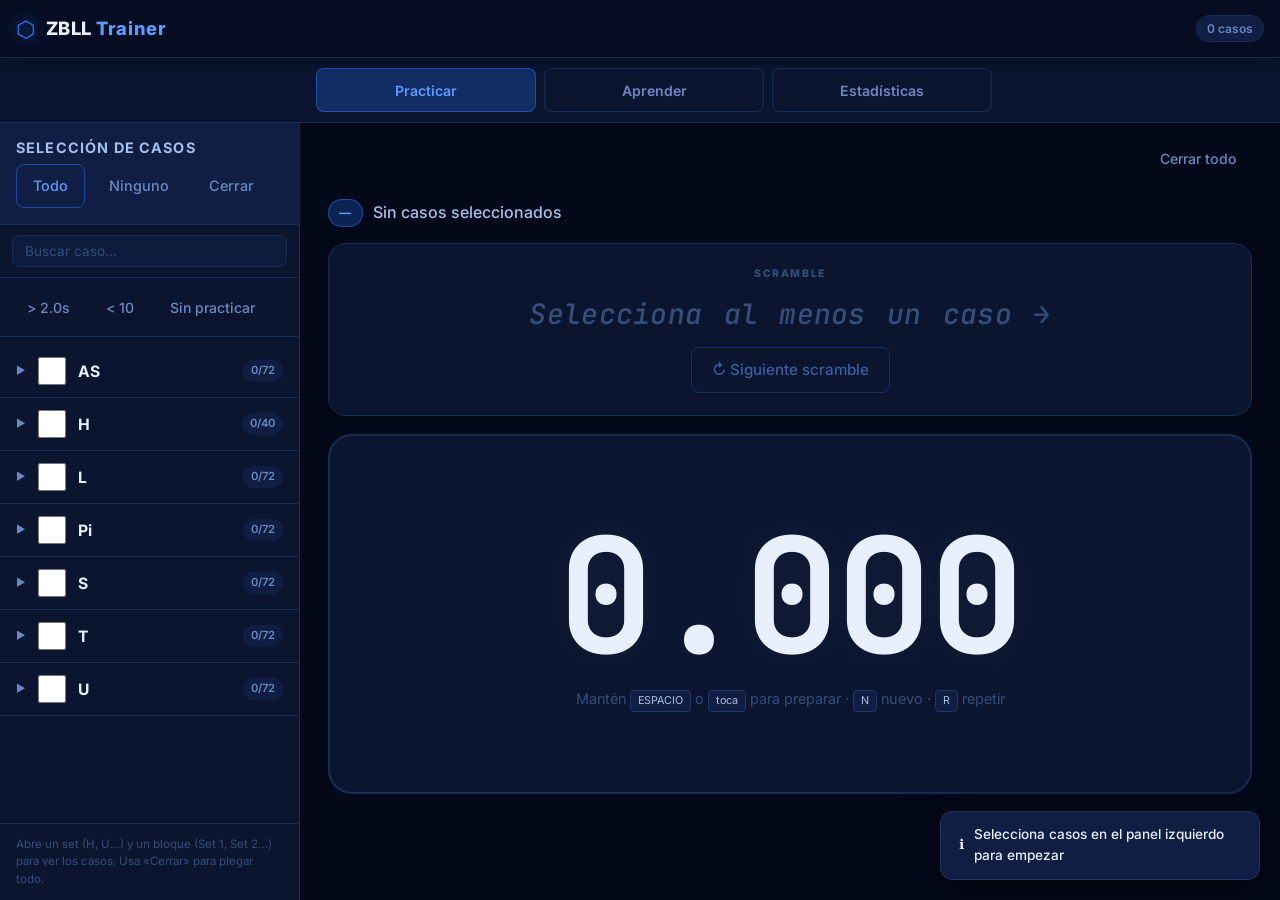
==== commit 7d2faea6: "Add study mode and UX improvements; hide selection UI in Aprender. Co-authored-by: Cursor <cursorage" ====
--- a/index.html
+++ b/index.html
@@ -48,6 +48,15 @@
     </div>
   </header>
 
+  <div class="app-shell">
+  <nav class="app-nav" aria-label="Secciones de la aplicación">
+    <div class="app-nav-inner">
+      <button type="button" class="app-nav-btn active" data-view="practice" aria-current="page">Practicar</button>
+      <button type="button" class="app-nav-btn" data-view="study">Aprender</button>
+      <button type="button" class="app-nav-btn" data-view="stats">Estadísticas</button>
+    </div>
+  </nav>
+
   <!-- ═══════════════════════════════════════════ APP LAYOUT ══ -->
   <div class="app-layout">
 
@@ -57,7 +66,7 @@
     <!-- ════════════════════════════════════════════ SIDEBAR ══ -->
     <aside id="sidebar" class="sidebar" aria-label="Selector de casos ZBLL">
       <div class="sidebar-head">
-        <h2 class="sidebar-title">Selección de Casos</h2>
+        <h2 id="sidebar-title" class="sidebar-title">Selección de Casos</h2>
         <div class="sidebar-bulk-actions">
           <button id="select-all-btn" class="btn btn-sm btn-outline">Todo</button>
           <button id="deselect-all-btn" class="btn btn-sm btn-ghost">Ninguno</button>
@@ -84,8 +93,15 @@
     </aside>
 
     <!-- ═══════════════════════════════════════ MAIN CONTENT ══ -->
-    <main id="main-content" class="main-content" aria-label="Área de práctica">
-
+    <main id="main-content" class="main-content" aria-label="Área principal">
+
+      <div class="main-quick-bar">
+        <button id="practice-collapse-all-btn" class="btn btn-sm btn-ghost" type="button" title="Cerrar todos los sets y bloques del panel">
+          Cerrar todo
+        </button>
+      </div>
+
+      <div id="practice-view" class="practice-view">
       <div id="practice-top" class="practice-top">
         <!-- Case info bar -->
         <div id="case-info-bar" class="case-info-bar">
@@ -99,6 +115,11 @@
           <p class="scramble-label">SCRAMBLE</p>
           <div id="scramble-moves" class="scramble-moves" aria-live="polite">
             <span class="scramble-placeholder">Cargando algoritmos…</span>
+          </div>
+          <div class="scramble-actions">
+            <button id="next-scramble-btn" class="btn btn-outline btn-sm" type="button" aria-label="Mostrar siguiente scramble">
+              ↻ Siguiente scramble
+            </button>
           </div>
         </section>
       </div>
@@ -127,7 +148,8 @@
           <div class="result-time-row">
             <span class="result-label">Tiempo:</span>
             <span id="result-time" class="result-time-val">—</span>
-            <button id="repeat-weak-btn" class="btn btn-sm btn-outline hidden" title="Repetir este caso para consolidarlo">Repetir caso</button>
+            <button id="repeat-weak-btn" class="btn btn-sm btn-outline hidden" title="Mostrar el mismo caso en el siguiente scramble">Repetir caso</button>
+            <button id="open-study-btn" class="btn btn-sm btn-ghost hidden" type="button" title="Ver algoritmos y notas de este caso">📖 Aprender caso</button>
           </div>
 
           <div class="result-case-row">
@@ -154,9 +176,73 @@
 
         </div>
       </section>
+      </div><!-- /practice-view -->
+
+      <section id="study-view" class="study-view" aria-label="Modo aprendizaje">
+        <div class="study-empty" id="study-empty">
+          <p>Elige un caso en el panel izquierdo para ver su imagen, algoritmos y tus notas.</p>
+        </div>
+
+        <div id="study-detail" class="study-detail hidden">
+          <div class="study-detail-head">
+            <div class="study-case-title">
+              <span id="study-set-badge" class="info-badge info-set">—</span>
+              <h2 id="study-case-name" class="study-case-name">—</h2>
+            </div>
+            <div class="study-nav">
+              <button type="button" id="study-prev-btn" class="btn btn-outline btn-sm" aria-label="Caso anterior">← Anterior</button>
+              <button type="button" id="study-next-btn" class="btn btn-outline btn-sm" aria-label="Caso siguiente">Siguiente →</button>
+            </div>
+          </div>
+
+          <div class="study-layout">
+            <div class="study-visual">
+              <div class="study-img-wrap">
+                <img id="study-case-img" class="study-case-img case-img" alt="Diagrama del caso ZBLL" loading="eager" decoding="async" referrerpolicy="no-referrer" />
+                <div id="study-img-fallback" class="case-img-fallback hidden"><span>Sin imagen</span></div>
+              </div>
+              <button type="button" id="study-practice-btn" class="btn btn-accent">Practicar solo este caso</button>
+            </div>
+
+            <div class="study-fields">
+              <div class="study-block study-block-primary">
+                <h3 class="study-block-title">Mi algoritmo</h3>
+                <div class="study-my-alg-row">
+                  <div id="study-my-alg-view" class="study-my-alg-view">
+                    <p id="study-my-alg-empty" class="study-my-alg-empty">Sin versión personalizada</p>
+                    <p id="study-my-alg-display" class="study-my-alg-display hidden"></p>
+                  </div>
+                  <button type="button" id="study-alg-edit-btn" class="study-edit-btn" aria-label="Editar mi algoritmo" title="Editar algoritmo">
+                    <span class="study-edit-icon" aria-hidden="true">✎</span>
+                  </button>
+                </div>
+                <textarea id="study-alg-input" class="study-textarea mono hidden" rows="4" placeholder="Ej: (R U R') (U') (R U2 R')"></textarea>
+
+                <div id="study-notes-below" class="study-notes-below hidden">
+                  <p id="study-notes-display" class="study-notes-display"></p>
+                  <button type="button" id="study-notes-edit-btn" class="btn btn-ghost btn-sm study-notes-edit-link">Editar observación</button>
+                </div>
+              </div>
+
+              <div class="study-block">
+                <h3 class="study-block-title">Algoritmos oficiales</h3>
+                <div id="study-official-algs" class="study-official-algs"></div>
+              </div>
+
+              <div class="study-block" id="study-notes-block">
+                <label class="study-block-title" for="study-notes-input">Observaciones</label>
+                <textarea id="study-notes-input" class="study-textarea" rows="4" placeholder="Patrones, comparaciones con otros casos, recordatorios…"></textarea>
+              </div>
+
+              <p id="study-save-hint" class="study-save-hint" aria-live="polite">Los cambios se guardan automáticamente en este dispositivo.</p>
+            </div>
+          </div>
+        </div>
+      </section>
 
     </main>
   </div>
+  </div><!-- /app-shell -->
 
   <!-- ═══════════════════════════════════════════ STATS PANEL ══ -->
   <section id="stats-panel" class="stats-panel" aria-label="Estadísticas de práctica">
--- a/styles.css
+++ b/styles.css
@@ -80,6 +80,8 @@
   color: var(--text-primary);
   line-height: 1.6;
   min-height: 100dvh;
+  display: flex;
+  flex-direction: column;
   overflow-x: hidden;
   -webkit-font-smoothing: antialiased;
   -moz-osx-font-smoothing: grayscale;
@@ -147,7 +149,11 @@
 .btn-danger { background: var(--danger); color: #fff; }
 .btn-danger:hover { background: var(--danger-dark); }
 
-.btn-sm { padding: 5px 12px; font-size: 0.8rem; }
+.btn-sm {
+  padding: 9px 15px;
+  font-size: 0.88rem;
+  min-height: 38px;
+}
 
 /* ─── Icon button (hamburger) ─────────────────────────────────── */
 .icon-btn {
@@ -244,12 +250,98 @@
 .brand-accent { color: var(--accent-light); }
 .header-actions { display: flex; align-items: center; gap: 10px; }
 
+/* ─── App shell (nav + layout unidos) ─────────────────────────── */
+.app-shell {
+  display: flex;
+  flex-direction: column;
+  flex: 1;
+  min-height: calc(100dvh - var(--header-height));
+  background: var(--bg-deep);
+}
+
+/* ─── App navigation (Practicar / Aprender / Estadísticas) ───── */
+.app-nav {
+  flex-shrink: 0;
+  width: 100%;
+  background: var(--bg-card);
+  border-bottom: 1px solid var(--border);
+}
+.app-nav-inner {
+  display: flex;
+  gap: 8px;
+  padding: 10px 16px;
+  max-width: 1400px;
+  margin: 0 auto;
+}
+.app-nav-btn {
+  flex: 1;
+  max-width: 220px;
+  padding: 11px 16px;
+  min-height: 44px;
+  border: 1px solid var(--border);
+  border-radius: var(--r-sm);
+  background: var(--bg-card);
+  color: var(--text-muted);
+  font-family: inherit;
+  font-size: 0.88rem;
+  font-weight: 600;
+  cursor: pointer;
+  transition: background var(--t-base), border-color var(--t-base), color var(--t-base);
+}
+.app-nav-btn:hover {
+  background: var(--bg-elevated);
+  color: var(--text-primary);
+}
+.app-nav-btn.active {
+  background: var(--accent-glow);
+  border-color: var(--border-accent);
+  color: var(--accent-light);
+}
+.app-nav-btn:focus-visible {
+  outline: 2px solid var(--accent);
+  outline-offset: 2px;
+}
+
+/* View modes */
+body.view-practice .study-view { display: none !important; }
+body.view-practice #stats-panel { display: none !important; }
+
+body.view-study .practice-view { display: none !important; }
+body.view-study #stats-panel { display: none !important; }
+body.view-study .sidebar-bulk-actions,
+body.view-study .sidebar-train-tools { display: none !important; }
+body.view-study #selected-count-badge { display: none !important; }
+
+body.view-stats .app-layout { display: none !important; }
+body.view-stats #stats-panel { display: flex !important; }
+body.view-stats .main-quick-bar { display: none !important; }
+
+body.view-study .acc-case-item {
+  cursor: pointer;
+  padding-left: 14px;
+}
+body.view-study .acc-case-item.selected {
+  border-left-color: transparent;
+  background: transparent;
+}
+body.view-study .acc-subset-cases .acc-case-item {
+  padding-left: 28px;
+}
+body.view-study .acc-case-item.study-active {
+  background: var(--accent-glow);
+  border-left-color: var(--accent);
+}
+body.view-study .acc-case-item.study-active .acc-case-name {
+  color: var(--accent-light);
+}
+
 /* ══════════════════════════════════════════════════════════════
    LAYOUT
    ══════════════════════════════════════════════════════════════ */
 .app-layout {
   display: flex;
-  min-height: calc(100dvh - var(--header-height));
+  flex: 1;
+  min-height: 0;
   position: relative;
 }
 
@@ -286,15 +378,16 @@
 }
 .sidebar-bulk-actions {
   display: flex;
-  gap: 6px;
+  gap: 8px;
   flex-wrap: wrap;
   justify-content: flex-start;
   flex-shrink: 0;
 }
 .sidebar-bulk-actions .btn-sm {
-  padding: 4px 9px;
-  font-size: 0.76rem;
-  line-height: 1.2;
+  padding: 9px 15px;
+  font-size: 0.88rem;
+  line-height: 1.3;
+  min-height: 40px;
 }
 
 .sidebar-search {
@@ -349,8 +442,9 @@
 .acc-set-header {
   display: flex;
   align-items: center;
-  gap: 8px;
-  padding: 10px 14px;
+  gap: 10px;
+  padding: 11px 14px;
+  min-height: 40px;
   cursor: pointer;
   user-select: none;
   transition: background var(--t-base);
@@ -383,8 +477,11 @@
 }
 .acc-set-badge.all-selected { background: var(--accent-glow); color: var(--accent-light); }
 
-.acc-set-check {
-  width: 16px; height: 16px;
+.acc-set-check,
+.acc-subset-check,
+.acc-case-item input[type="checkbox"] {
+  width: 24px;
+  height: 24px;
   accent-color: var(--accent);
   cursor: pointer;
   flex-shrink: 0;
@@ -405,8 +502,9 @@
 .acc-subset-header {
   display: flex;
   align-items: center;
-  gap: 8px;
-  padding: 6px 14px 6px 24px;
+  gap: 10px;
+  padding: 8px 14px 8px 24px;
+  min-height: 38px;
   font-size: 0.68rem;
   font-weight: 600;
   letter-spacing: 0.05em;
@@ -435,14 +533,6 @@
 }
 .acc-subset.open .acc-subset-cases { max-height: 800px; }
 
-.acc-subset-check {
-  width: 15px;
-  height: 15px;
-  accent-color: var(--accent);
-  cursor: pointer;
-  flex-shrink: 0;
-}
-
 .acc-subset-label {
   flex: 1;
 }
@@ -465,19 +555,14 @@
   display: flex;
   align-items: center;
   gap: 10px;
-  padding: 7px 14px 7px 36px;
+  padding: 9px 14px 9px 36px;
+  min-height: 38px;
   cursor: pointer;
   transition: background var(--t-base);
   border-left: 2px solid transparent;
 }
 .acc-case-item:hover { background: var(--bg-elevated); }
 .acc-case-item.selected { border-left-color: var(--accent); }
-.acc-case-item input[type="checkbox"] {
-  width: 15px; height: 15px;
-  accent-color: var(--accent);
-  cursor: pointer;
-  flex-shrink: 0;
-}
 .acc-case-name {
   font-size: 0.92rem;
   color: var(--text-secondary);
@@ -561,6 +646,14 @@
   display: flex;
   flex-direction: column;
   gap: 12px;
+}
+
+.main-quick-bar {
+  display: flex;
+  justify-content: flex-end;
+  width: 100%;
+  max-width: 700px;
+  flex-shrink: 0;
 }
 
 /* ─── Case info bar ───────────────────────────────────────────── */
@@ -621,15 +714,31 @@
 
 .scramble-moves {
   font-family: 'JetBrains Mono', monospace;
-  font-size: clamp(1.1rem, 3.2vw, 1.55rem);
+  font-size: clamp(1.22rem, 3.6vw, 1.82rem);
   font-weight: 500;
   color: var(--text-primary);
-  line-height: 1.8;
-  letter-spacing: 0.04em;
-  word-spacing: 4px;
+  line-height: 1.65;
+  letter-spacing: 0.02em;
+  word-spacing: 3px;
 }
 
 .scramble-placeholder { color: var(--text-dim); font-style: italic; }
+.scramble-actions {
+  margin-top: 12px;
+  display: flex;
+  justify-content: center;
+}
+
+#next-scramble-btn[disabled] {
+  opacity: 0.55;
+  cursor: not-allowed;
+}
+
+.scramble-actions .btn-sm {
+  min-height: 42px;
+  padding: 10px 16px;
+  font-size: 0.9rem;
+}
 
 .move-token {
   display: inline-block;
@@ -835,6 +944,302 @@
 }
 
 /* ══════════════════════════════════════════════════════════════
+   STUDY MODE
+   ══════════════════════════════════════════════════════════════ */
+.study-view {
+  width: 100%;
+  max-width: 700px;
+  display: flex;
+  flex-direction: column;
+  gap: 16px;
+}
+
+.study-empty {
+  padding: 32px 20px;
+  text-align: center;
+  color: var(--text-dim);
+  font-size: 0.92rem;
+  line-height: 1.6;
+  background: var(--bg-card);
+  border: 1px dashed var(--border);
+  border-radius: var(--r-lg);
+}
+
+.study-detail {
+  display: flex;
+  flex-direction: column;
+  gap: 16px;
+  width: 100%;
+}
+
+.study-detail-head {
+  display: flex;
+  flex-wrap: wrap;
+  align-items: center;
+  justify-content: space-between;
+  gap: 12px;
+}
+
+.study-case-title {
+  display: flex;
+  align-items: center;
+  gap: 10px;
+  flex-wrap: wrap;
+}
+
+.study-case-name {
+  font-size: 1.35rem;
+  font-weight: 800;
+  color: var(--text-primary);
+  margin: 0;
+}
+
+.study-nav {
+  display: flex;
+  gap: 8px;
+  flex-wrap: wrap;
+}
+
+.study-layout {
+  display: flex;
+  flex-direction: column;
+  gap: 20px;
+}
+
+.study-visual {
+  display: flex;
+  flex-direction: column;
+  align-items: center;
+  gap: 14px;
+}
+
+.study-img-wrap {
+  width: 160px;
+  height: 160px;
+  background: var(--bg-card);
+  border: 1px solid var(--border);
+  border-radius: var(--r-md);
+  display: flex;
+  align-items: center;
+  justify-content: center;
+  position: relative;
+  box-shadow: var(--shadow-sm);
+}
+
+.study-case-img {
+  width: 100%;
+  height: 100%;
+  object-fit: contain;
+  padding: 8px;
+}
+
+.study-fields {
+  display: flex;
+  flex-direction: column;
+  gap: 16px;
+}
+
+.study-block {
+  display: flex;
+  flex-direction: column;
+  gap: 8px;
+}
+
+.study-block-primary {
+  order: -1;
+  padding-bottom: 4px;
+  border-bottom: 1px solid var(--border);
+  margin-bottom: 4px;
+}
+
+.study-my-alg-row {
+  display: flex;
+  align-items: flex-start;
+  gap: 10px;
+}
+
+.study-my-alg-view {
+  flex: 1;
+  min-width: 0;
+}
+
+.study-my-alg-display {
+  margin: 0;
+  padding: 12px 14px;
+  background: var(--accent-glow);
+  border: 1px solid var(--border-accent);
+  border-radius: var(--r-sm);
+  font-family: 'JetBrains Mono', monospace;
+  font-size: 0.95rem;
+  line-height: 1.65;
+  color: var(--accent-light);
+  white-space: pre-wrap;
+  word-break: break-word;
+}
+
+.study-my-alg-empty {
+  margin: 0;
+  padding: 12px 14px;
+  border: 1px dashed var(--border);
+  border-radius: var(--r-sm);
+  font-size: 0.88rem;
+  color: var(--text-dim);
+  line-height: 1.5;
+}
+
+.study-edit-btn {
+  flex-shrink: 0;
+  display: flex;
+  align-items: center;
+  justify-content: center;
+  width: 42px;
+  height: 42px;
+  padding: 0;
+  border: 1px solid var(--border);
+  border-radius: var(--r-sm);
+  background: var(--bg-elevated);
+  color: var(--text-secondary);
+  cursor: pointer;
+  transition: background var(--t-fast), border-color var(--t-fast), color var(--t-fast);
+}
+.study-edit-btn:hover {
+  background: var(--accent-glow);
+  border-color: var(--border-accent);
+  color: var(--accent-light);
+}
+.study-edit-btn:focus-visible {
+  outline: 2px solid var(--accent);
+  outline-offset: 2px;
+}
+.study-edit-icon {
+  font-size: 1.15rem;
+  line-height: 1;
+}
+
+.study-notes-below {
+  display: flex;
+  flex-direction: column;
+  gap: 8px;
+  margin-top: 4px;
+  padding-top: 12px;
+  border-top: 1px solid var(--border);
+}
+
+.study-notes-display {
+  margin: 0;
+  font-size: 0.9rem;
+  line-height: 1.6;
+  color: var(--text-secondary);
+  white-space: pre-wrap;
+  word-break: break-word;
+}
+
+.study-notes-edit-link {
+  align-self: flex-start;
+  padding-left: 0;
+}
+
+.study-algs-toggle {
+  align-self: flex-start;
+  margin-top: 4px;
+}
+
+.study-algs-more {
+  display: flex;
+  flex-direction: column;
+  gap: 8px;
+  margin-top: 8px;
+}
+
+.study-no-algs {
+  margin: 0;
+  font-size: 0.85rem;
+  color: var(--text-dim);
+}
+
+.study-block-title {
+  font-size: 0.76rem;
+  font-weight: 700;
+  text-transform: uppercase;
+  letter-spacing: 0.1em;
+  color: var(--text-muted);
+  margin: 0;
+}
+
+.study-official-algs {
+  display: flex;
+  flex-direction: column;
+  gap: 8px;
+}
+
+.study-official-item {
+  display: flex;
+  align-items: flex-start;
+  justify-content: space-between;
+  gap: 10px;
+  padding: 10px 12px;
+  background: var(--bg-card);
+  border: 1px solid var(--border);
+  border-radius: var(--r-sm);
+}
+
+.study-official-text {
+  font-family: 'JetBrains Mono', monospace;
+  font-size: 0.9rem;
+  color: var(--text-primary);
+  line-height: 1.55;
+  word-break: break-word;
+  flex: 1;
+}
+
+.study-textarea {
+  width: 100%;
+  padding: 12px 14px;
+  background: var(--bg-input);
+  border: 1px solid var(--border);
+  border-radius: var(--r-sm);
+  color: var(--text-primary);
+  font-family: inherit;
+  font-size: 0.92rem;
+  line-height: 1.55;
+  resize: vertical;
+  min-height: 80px;
+  outline: none;
+  transition: border-color var(--t-base), box-shadow var(--t-base);
+}
+.study-textarea.mono {
+  font-family: 'JetBrains Mono', monospace;
+  font-size: 0.9rem;
+}
+.study-textarea:focus {
+  border-color: var(--accent);
+  box-shadow: 0 0 0 3px var(--accent-glow);
+}
+.study-textarea::placeholder { color: var(--text-dim); }
+
+.study-save-hint {
+  font-size: 0.72rem;
+  color: var(--text-dim);
+  margin: 0;
+}
+
+@media (min-width: 720px) {
+  .study-layout {
+    flex-direction: row;
+    align-items: flex-start;
+  }
+  .study-visual {
+    flex-shrink: 0;
+    width: 180px;
+  }
+  .study-img-wrap {
+    width: 180px;
+    height: 180px;
+  }
+  .study-fields { flex: 1; min-width: 0; }
+}
+
+/* ══════════════════════════════════════════════════════════════
    STATS PANEL
    ══════════════════════════════════════════════════════════════ */
 .stats-panel {
@@ -948,9 +1353,9 @@
   z-index: 2;
 }
 .stats-table th {
-  padding: 12px 14px;
+  padding: 14px 14px;
   text-align: left;
-  font-size: 0.72rem;
+  font-size: 0.75rem;
   font-weight: 700;
   text-transform: uppercase;
   letter-spacing: 0.08em;
@@ -976,7 +1381,7 @@
 .stats-table tbody tr:hover { background: var(--bg-hover); }
 
 .stats-table td {
-  padding: 10px 14px;
+  padding: 12px 14px;
   vertical-align: middle;
   color: var(--text-secondary);
 }
@@ -995,8 +1400,9 @@
 .stats-table td .dash { color: var(--text-dim); }
 
 .row-delete-btn {
-  padding: 3px 8px;
-  font-size: 0.72rem;
+  padding: 6px 10px;
+  font-size: 0.78rem;
+  min-height: 32px;
   border-radius: var(--r-xs);
   background: transparent;
   border: 1px solid var(--border);
@@ -1111,13 +1517,56 @@
 
   body.sidebar-open { overflow: hidden; }
 
-  .main-content { padding: 14px 14px 32px; gap: 16px; }
-
-  .practice-top { position: static; }
+  .main-content {
+    padding: 14px 14px 32px;
+    gap: 16px;
+    /* Deja que el cronómetro ocupe el espacio libre entre scramble y resultado */
+    flex: 1;
+    min-height: 0;
+  }
+
+  .practice-top { position: static; flex-shrink: 0; }
 
   .scramble-section { padding: 14px 16px; }
-  .timer-area { padding: 20px 16px; }
-  .scramble-moves { font-size: 1.08rem; }
+  .timer-area {
+    flex: 1;
+    width: 100%;
+    min-height: clamp(200px, 38vh, 340px);
+    padding: 28px 16px;
+    justify-content: center;
+  }
+  .timer-display {
+    flex: 1;
+    display: flex;
+    align-items: center;
+    justify-content: center;
+  }
+  .scramble-moves {
+    font-size: clamp(1.28rem, 5vw, 1.7rem);
+    line-height: 1.55;
+    letter-spacing: 0.01em;
+    word-spacing: 2px;
+  }
+  .btn-sm {
+    min-height: 40px;
+    padding: 8px 12px;
+    font-size: 0.86rem;
+  }
+  .scramble-actions .btn-sm {
+    min-height: 44px;
+    padding: 10px 14px;
+  }
+  .acc-set-header,
+  .acc-subset-header,
+  .acc-case-item {
+    min-height: 42px;
+  }
+  .acc-set-check,
+  .acc-subset-check,
+  .acc-case-item input[type="checkbox"] {
+    width: 26px;
+    height: 26px;
+  }
   .acc-set-name { font-size: 1rem; }
   .acc-case-name { font-size: 0.95rem; }
   .info-case { font-size: 1.02rem; }
@@ -1136,15 +1585,138 @@
 }
 
 @media (max-width: 480px) {
+  .timer-area {
+    min-height: clamp(220px, 44vh, 380px);
+    padding: 32px 14px;
+  }
   .timer-display { font-size: clamp(3rem, 18vw, 4.5rem); }
+  .scramble-moves {
+    font-size: clamp(1.34rem, 6.2vw, 1.82rem);
+    line-height: 1.5;
+    letter-spacing: 0;
+    word-spacing: 1px;
+  }
   .stats-actions { gap: 6px; }
   .summary-card { min-width: 90px; padding: 10px 14px; }
+  .acc-set-header { padding: 12px 14px; }
+  .acc-subset-header { padding: 10px 14px 10px 20px; }
+  .acc-case-item { padding: 10px 14px 10px 28px; }
+  .acc-case-name { font-size: 0.98rem; }
 }
 
 /* ─── Large screens: always show sidebar ──────────────────────── */
 @media (min-width: 1024px) {
   #sidebar-toggle { display: none; }
   .sidebar { transform: none !important; position: relative; top: unset; bottom: unset; }
+
+  /* Pestañas alineadas con el contenido principal (no flotando al centro) */
+  .app-nav-inner {
+    max-width: none;
+    margin: 0;
+    padding-left: calc(var(--sidebar-width) + 16px);
+    padding-right: 24px;
+  }
+
+  body.view-stats .app-nav-inner {
+    padding-left: 24px;
+    max-width: 1200px;
+    margin: 0 auto;
+  }
+
+  /* ─── Escritorio: práctica más amplia y cómoda ─────────────── */
+  body.view-practice .main-content {
+    flex: 1;
+    min-height: 0;
+    padding: 16px 28px 28px;
+    gap: 18px;
+  }
+
+  body.view-practice .practice-view {
+    flex: none;
+    display: flex;
+    flex-direction: column;
+    width: 100%;
+    max-width: 960px;
+    gap: 18px;
+  }
+
+  body.view-practice .main-quick-bar,
+  body.view-practice .practice-top,
+  body.view-practice .case-info-bar,
+  body.view-practice .scramble-section,
+  body.view-practice .timer-area {
+    max-width: 960px;
+  }
+
+  body.view-practice .scramble-section {
+    padding: 22px 32px;
+    flex-shrink: 0;
+  }
+
+  body.view-practice .scramble-moves {
+    font-size: clamp(1.55rem, 2.2vw, 2.35rem);
+    line-height: 1.5;
+    letter-spacing: 0.01em;
+    word-spacing: 4px;
+  }
+
+  body.view-practice .scramble-actions .btn-sm {
+    min-height: 46px;
+    padding: 11px 20px;
+    font-size: 0.95rem;
+  }
+
+  body.view-practice .timer-area {
+    flex: none;
+    width: 100%;
+    min-height: 360px;
+    max-height: 400px;
+    padding: 48px 40px;
+    justify-content: center;
+  }
+
+  body.view-practice .timer-display {
+    font-size: clamp(5rem, 14vw, 10rem);
+  }
+
+  body.view-practice .timer-hint {
+    font-size: 0.9rem;
+  }
+
+  /* Checkboxes y filas del panel — más grandes en escritorio */
+  .acc-set-check,
+  .acc-subset-check,
+  .acc-case-item input[type="checkbox"] {
+    width: 28px;
+    height: 28px;
+  }
+
+  .acc-set-header,
+  .acc-subset-header {
+    min-height: 48px;
+    padding: 12px 16px;
+    gap: 12px;
+  }
+
+  .acc-subset-header {
+    padding-left: 28px;
+  }
+
+  .acc-case-item {
+    min-height: 46px;
+    padding: 11px 16px 11px 40px;
+    gap: 12px;
+  }
+
+  .acc-case-name {
+    font-size: 1.02rem;
+  }
+
+  .sidebar-bulk-actions .btn-sm {
+    min-height: 44px;
+    padding: 10px 16px;
+    font-size: 0.9rem;
+  }
 }
 
 /* ─── PWA safe areas ──────────────────────────────────────────── */
@@ -1241,12 +1813,15 @@
   border: 1px solid var(--border);
   color: var(--accent-light);
   cursor: pointer;
-  font-size: 0.78rem;
+  font-size: 0.82rem;
   font-weight: 600;
-  padding: 4px 10px;
+  padding: 7px 12px;
+  min-height: 32px;
   border-radius: var(--r-xs);
   transition: background var(--t-fast), border-color var(--t-fast), color var(--t-fast);
   white-space: nowrap;
+  display: inline-flex;
+  align-items: center;
 }
 .btn-copy:hover {
   background: var(--accent-glow);
@@ -1298,10 +1873,11 @@
   display: inline-flex;
   align-items: center;
   justify-content: center;
-  width: 14px;
-  height: 14px;
+  width: 26px;
+  height: 26px;
   border-radius: 50%;
   margin-left: 2px;
+  flex-shrink: 0;
   transition: background var(--t-fast), color var(--t-fast);
 }
 .btn-delete-time:hover {
@@ -1316,6 +1892,6 @@
     gap: 16px;
   }
   .details-img-wrap {
-    align-self: center;
-  }
-}
+    align-self: flex-start;
+  }
+}
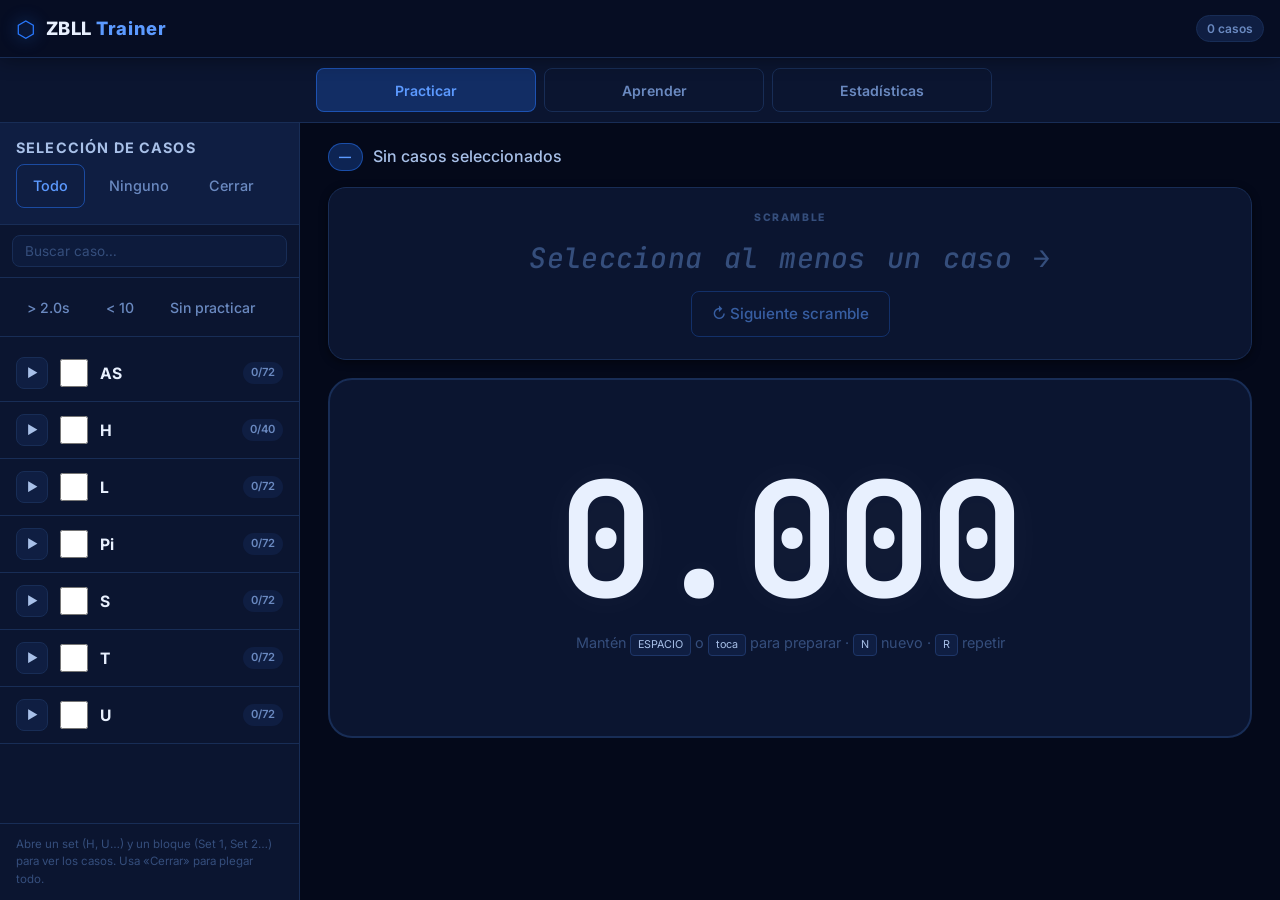
==== commit bf31b509: "Mejoras de UI: Cerrar en Aprender, layout de estadísticas y assets. Quita Cerrar todo del área princ" ====
--- a/index.html
+++ b/index.html
@@ -94,12 +94,6 @@
 
     <!-- ═══════════════════════════════════════ MAIN CONTENT ══ -->
     <main id="main-content" class="main-content" aria-label="Área principal">
-
-      <div class="main-quick-bar">
-        <button id="practice-collapse-all-btn" class="btn btn-sm btn-ghost" type="button" title="Cerrar todos los sets y bloques del panel">
-          Cerrar todo
-        </button>
-      </div>
 
       <div id="practice-view" class="practice-view">
       <div id="practice-top" class="practice-top">
@@ -198,7 +192,7 @@
           <div class="study-layout">
             <div class="study-visual">
               <div class="study-img-wrap">
-                <img id="study-case-img" class="study-case-img case-img" alt="Diagrama del caso ZBLL" loading="eager" decoding="async" referrerpolicy="no-referrer" />
+                <img id="study-case-img" class="study-case-img case-img" alt="Diagrama del caso ZBLL" loading="eager" decoding="async" />
                 <div id="study-img-fallback" class="case-img-fallback hidden"><span>Sin imagen</span></div>
               </div>
               <button type="button" id="study-practice-btn" class="btn btn-accent">Practicar solo este caso</button>
--- a/styles.css
+++ b/styles.css
@@ -305,17 +305,25 @@
 /* View modes */
 body.view-practice .study-view { display: none !important; }
 body.view-practice #stats-panel { display: none !important; }
-
 body.view-study .practice-view { display: none !important; }
 body.view-study #stats-panel { display: none !important; }
-body.view-study .sidebar-bulk-actions,
+body.view-study #select-all-btn,
+body.view-study #deselect-all-btn,
 body.view-study .sidebar-train-tools { display: none !important; }
 body.view-study #selected-count-badge { display: none !important; }
 
 body.view-stats .app-layout { display: none !important; }
-body.view-stats #stats-panel { display: flex !important; }
-body.view-stats .main-quick-bar { display: none !important; }
-
+body.view-stats .app-shell {
+  flex: 0 0 auto;
+  min-height: 0;
+}
+body.view-stats #stats-panel {
+  display: flex !important;
+  flex: 1 1 auto;
+  min-height: 0;
+  overflow-y: auto;
+  border-top: none;
+}
 body.view-study .acc-case-item {
   cursor: pointer;
   padding-left: 14px;
@@ -453,10 +461,27 @@
 .acc-set-header:hover { background: var(--bg-hover); }
 
 .acc-toggle-icon {
-  font-size: 0.65rem;
-  color: var(--text-muted);
-  transition: transform var(--t-base);
+  display: inline-flex;
+  align-items: center;
+  justify-content: center;
   flex-shrink: 0;
+  width: 32px;
+  height: 32px;
+  min-width: 32px;
+  min-height: 32px;
+  font-size: 0.75rem;
+  line-height: 1;
+  color: var(--text-secondary);
+  background: var(--bg-elevated);
+  border: 1px solid var(--border);
+  border-radius: var(--r-sm);
+  transition: transform var(--t-base), background var(--t-base), color var(--t-base);
+  pointer-events: none;
+}
+.acc-set-header:active .acc-toggle-icon,
+.acc-subset-header:active .acc-toggle-icon {
+  background: var(--bg-hover);
+  color: var(--text-primary);
 }
 .acc-set.open .acc-toggle-icon { transform: rotate(90deg); }
 
@@ -519,10 +544,11 @@
 .acc-subset-header:hover { background: var(--bg-hover); }
 
 .acc-subset-header .acc-toggle-icon {
-  font-size: 0.6rem;
-  color: var(--text-muted);
-  transition: transform var(--t-base);
-  flex-shrink: 0;
+  width: 30px;
+  height: 30px;
+  min-width: 30px;
+  min-height: 30px;
+  font-size: 0.7rem;
 }
 .acc-subset.open .acc-subset-header .acc-toggle-icon { transform: rotate(90deg); }
 
@@ -646,14 +672,6 @@
   display: flex;
   flex-direction: column;
   gap: 12px;
-}
-
-.main-quick-bar {
-  display: flex;
-  justify-content: flex-end;
-  width: 100%;
-  max-width: 700px;
-  flex-shrink: 0;
 }
 
 /* ─── Case info bar ───────────────────────────────────────────── */
@@ -894,8 +912,6 @@
   width: 100%;
   height: 100%;
   object-fit: contain;
-  image-rendering: -webkit-optimize-contrast;
-  image-rendering: crisp-edges;
   padding: 6px;
 }
 .case-img-fallback {
@@ -1557,18 +1573,50 @@
     padding: 10px 14px;
   }
   .acc-set-header,
-  .acc-subset-header,
+  .acc-subset-header {
+    min-height: 56px;
+    padding: 12px 12px 12px 10px;
+    gap: 10px;
+  }
+  .acc-subset-header {
+    padding-left: 14px;
+    font-size: 0.82rem;
+    letter-spacing: 0.04em;
+  }
   .acc-case-item {
-    min-height: 42px;
+    min-height: 48px;
+    padding: 12px 12px 12px 24px;
+  }
+  .acc-toggle-icon {
+    width: 48px;
+    height: 48px;
+    min-width: 48px;
+    min-height: 48px;
+    font-size: 1.15rem;
+    border-radius: var(--r-md);
+  }
+  .acc-subset-header .acc-toggle-icon {
+    width: 44px;
+    height: 44px;
+    min-width: 44px;
+    min-height: 44px;
+    font-size: 1.05rem;
   }
   .acc-set-check,
   .acc-subset-check,
   .acc-case-item input[type="checkbox"] {
-    width: 26px;
-    height: 26px;
-  }
-  .acc-set-name { font-size: 1rem; }
+    width: 32px;
+    height: 32px;
+    min-width: 32px;
+    min-height: 32px;
+  }
+  .acc-set-name { font-size: 1.05rem; }
   .acc-case-name { font-size: 0.95rem; }
+  .acc-set-badge,
+  .acc-subset-badge {
+    font-size: 0.78rem;
+    padding: 4px 10px;
+  }
   .info-case { font-size: 1.02rem; }
 
   .stats-panel { padding: 20px 14px 48px; }
@@ -1598,10 +1646,33 @@
   }
   .stats-actions { gap: 6px; }
   .summary-card { min-width: 90px; padding: 10px 14px; }
-  .acc-set-header { padding: 12px 14px; }
-  .acc-subset-header { padding: 10px 14px 10px 20px; }
-  .acc-case-item { padding: 10px 14px 10px 28px; }
+  .acc-set-header {
+    min-height: 58px;
+    padding: 14px 10px;
+  }
+  .acc-subset-header {
+    min-height: 54px;
+    padding: 12px 10px 12px 12px;
+    font-size: 0.85rem;
+  }
+  .acc-case-item {
+    min-height: 50px;
+    padding: 12px 10px 12px 20px;
+  }
   .acc-case-name { font-size: 0.98rem; }
+  .acc-toggle-icon {
+    width: 52px;
+    height: 52px;
+    min-width: 52px;
+    min-height: 52px;
+    font-size: 1.2rem;
+  }
+  .acc-subset-header .acc-toggle-icon {
+    width: 48px;
+    height: 48px;
+    min-width: 48px;
+    min-height: 48px;
+  }
 }
 
 /* ─── Large screens: always show sidebar ──────────────────────── */
@@ -1640,7 +1711,6 @@
     gap: 18px;
   }
 
-  body.view-practice .main-quick-bar,
   body.view-practice .practice-top,
   body.view-practice .case-info-bar,
   body.view-practice .scramble-section,
@@ -1764,8 +1834,6 @@
   height: 100%;
   object-fit: contain;
   padding: 6px;
-  image-rendering: -webkit-optimize-contrast;
-  image-rendering: crisp-edges;
 }
 .details-info {
   flex: 1;
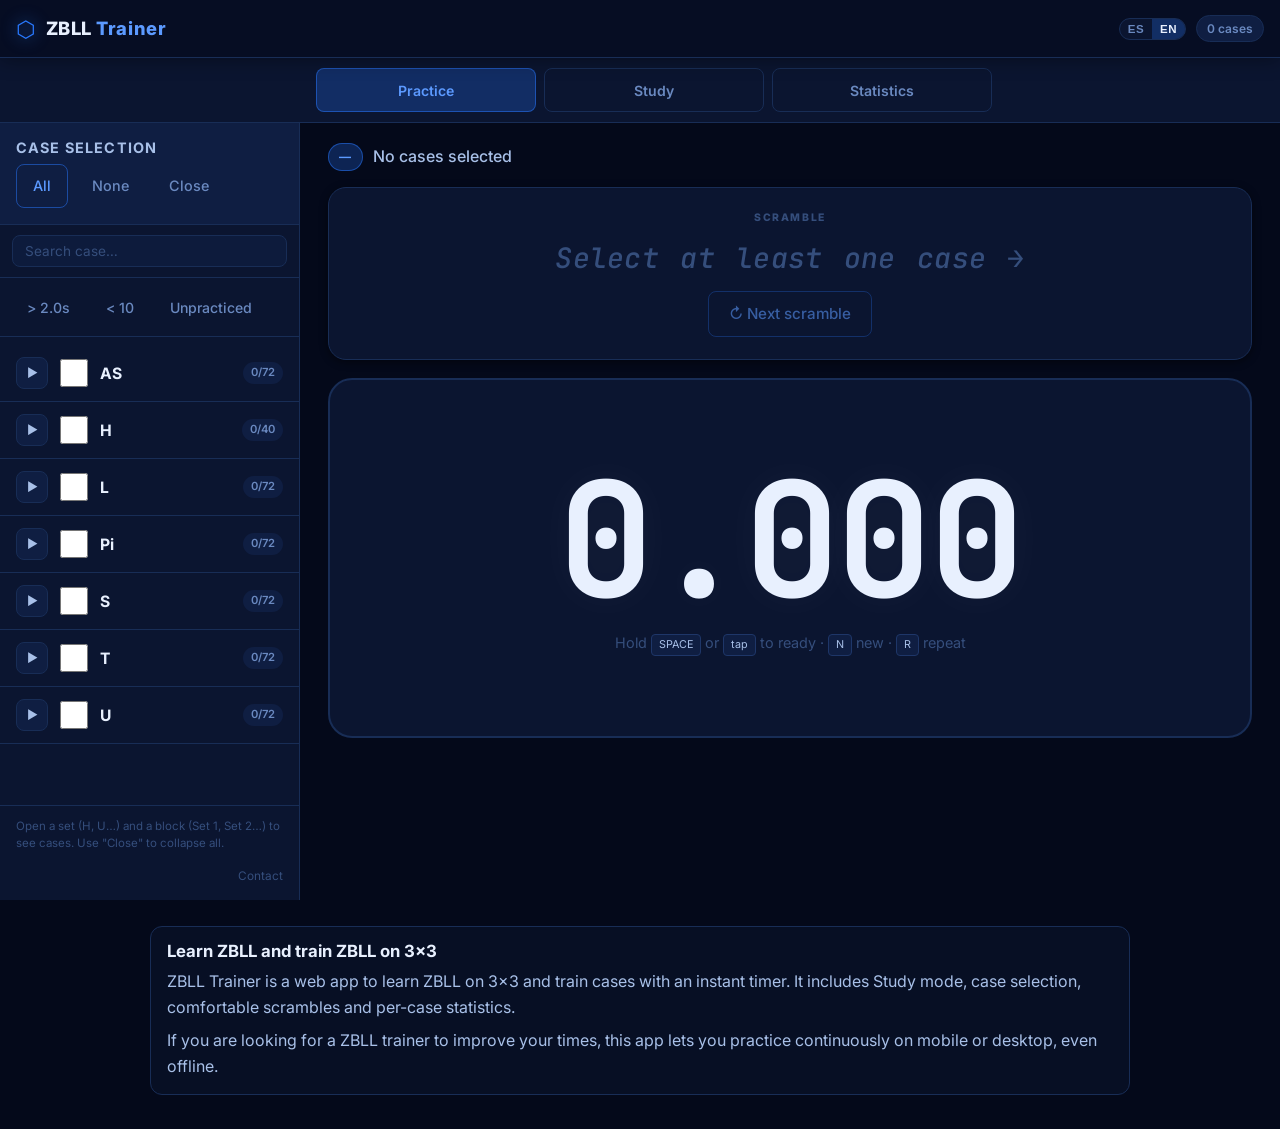
==== commit cdafd761: "Añade i18n ES/EN, SEO y dominio zblltrainer.com." ====
--- a/index.html
+++ b/index.html
@@ -3,32 +3,68 @@
 <head>
   <meta charset="UTF-8" />
   <meta name="viewport" content="width=device-width, initial-scale=1.0, viewport-fit=cover" />
-  <meta name="description" content="Aplicación PWA para practicar los algoritmos ZBLL del cubo de Rubik 3×3. Funciona 100% offline con cronómetro instantáneo y estadísticas." />
+  <meta name="description" content="ZBLL Trainer para aprender ZBLL en 3x3 y también en inglés como ZBLL trainer for 3x3. Práctica con cronómetro, modo aprender, estadísticas y uso offline." />
+  <meta name="keywords" content="aprender ZBLL, ZBLL trainer, ZBLL 3x3, learn ZBLL, 3x3 ZBLL trainer, ZBLL algorithms, Rubik's cube ZBLL" />
+  <meta name="robots" content="index,follow,max-image-preview:large,max-snippet:-1,max-video-preview:-1" />
+  <link rel="canonical" href="https://zblltrainer.com/" />
+  <link rel="alternate" hreflang="es" href="https://zblltrainer.com/" />
+  <link rel="alternate" hreflang="en" href="https://zblltrainer.com/en.html" />
+  <link rel="alternate" hreflang="x-default" href="https://zblltrainer.com/" />
+
+  <meta property="og:locale" content="es_ES" />
+  <meta property="og:locale:alternate" content="en_US" />
+  <meta property="og:type" content="website" />
+  <meta property="og:site_name" content="ZBLL Trainer" />
+  <meta property="og:title" content="ZBLL Trainer - Aprende y practica ZBLL 3x3" />
+  <meta property="og:description" content="Entrena ZBLL del cubo 3x3 con scrambles filtrados, cronómetro instantáneo, modo aprender y estadísticas." />
+  <meta property="og:url" content="https://zblltrainer.com/" />
+  <meta property="og:image" content="https://zblltrainer.com/icon-512.png" />
+
+  <meta name="twitter:card" content="summary_large_image" />
+  <meta name="twitter:title" content="ZBLL Trainer - Aprende y practica ZBLL 3x3" />
+  <meta name="twitter:description" content="App para aprender ZBLL y entrenar casos ZBLL 3x3 con timer, estadísticas y modo offline." />
+  <meta name="twitter:image" content="https://zblltrainer.com/icon-512.png" />
   <meta name="theme-color" content="#0d1b3e" />
   <meta name="apple-mobile-web-app-capable" content="yes" />
   <meta name="apple-mobile-web-app-status-bar-style" content="black-translucent" />
   <meta name="apple-mobile-web-app-title" content="ZBLL Trainer" />
 
-  <title>ZBLL Trainer — Cubo de Rubik 3×3</title>
-
-  <!-- PWA Manifest -->
+  <title>ZBLL Trainer - Aprende ZBLL 3x3 y entrena casos</title>
+
   <link rel="manifest" href="manifest.json" />
   <link rel="icon" type="image/png" href="icon-512.png" />
   <link rel="apple-touch-icon" href="icon-512.png" />
 
-  <!-- Google Fonts -->
   <link rel="preconnect" href="https://fonts.googleapis.com" />
   <link rel="preconnect" href="https://fonts.gstatic.com" crossorigin />
   <link href="https://fonts.googleapis.com/css2?family=Inter:wght@300;400;500;600;700;800&family=JetBrains+Mono:wght@400;500;700&display=swap" rel="stylesheet" />
 
   <link rel="stylesheet" href="styles.css" />
+
+  <script type="application/ld+json">
+  {
+    "@context": "https://schema.org",
+    "@type": "SoftwareApplication",
+    "name": "ZBLL Trainer",
+    "applicationCategory": "GameApplication",
+    "operatingSystem": "Web",
+    "inLanguage": ["es", "en"],
+    "url": "https://zblltrainer.com/",
+    "description": "Aplicación web para aprender ZBLL y practicar casos ZBLL en cubo 3x3 con cronómetro, estadísticas y modo offline.",
+    "offers": {
+      "@type": "Offer",
+      "price": "0",
+      "priceCurrency": "EUR"
+    },
+    "keywords": "aprender ZBLL, ZBLL trainer, ZBLL 3x3, learn ZBLL, 3x3 ZBLL trainer"
+  }
+  </script>
 </head>
 <body>
 
-  <!-- ═══════════════════════════════════════════════ HEADER ══ -->
   <header id="app-header" class="app-header">
     <div class="header-inner">
-      <button id="sidebar-toggle" class="icon-btn" aria-label="Abrir/cerrar selector de casos" aria-expanded="false">
+      <button id="sidebar-toggle" class="icon-btn" data-i18n-aria="header.toggleSidebar" aria-expanded="false">
         <span class="hamburger" aria-hidden="true">
           <span></span><span></span><span></span>
         </span>
@@ -40,110 +76,120 @@
       </div>
 
       <div class="header-actions">
-        <div id="selected-count-badge" class="badge" title="Casos seleccionados">0 casos</div>
-        <button id="install-btn" class="btn btn-accent btn-sm" style="display:none" aria-label="Instalar aplicación">
-          ⬇ Instalar
+        <div class="lang-switch" role="group" data-i18n-aria="header.langSwitch">
+          <button type="button" class="lang-btn" data-lang-btn="es" aria-pressed="true">ES</button>
+          <button type="button" class="lang-btn" data-lang-btn="en" aria-pressed="false">EN</button>
+        </div>
+        <div id="selected-count-badge" class="badge" data-i18n-title="header.selectedCases">0 casos</div>
+        <button id="install-btn" class="btn btn-accent btn-sm" style="display:none" data-i18n-aria="header.installApp">
+          <span data-i18n="header.install">Instalar</span>
         </button>
       </div>
     </div>
   </header>
 
   <div class="app-shell">
-  <nav class="app-nav" aria-label="Secciones de la aplicación">
+  <nav class="app-nav" data-i18n-aria="nav.sections">
     <div class="app-nav-inner">
-      <button type="button" class="app-nav-btn active" data-view="practice" aria-current="page">Practicar</button>
-      <button type="button" class="app-nav-btn" data-view="study">Aprender</button>
-      <button type="button" class="app-nav-btn" data-view="stats">Estadísticas</button>
+      <button type="button" class="app-nav-btn active" data-view="practice" aria-current="page" data-i18n="nav.practice">Practicar</button>
+      <button type="button" class="app-nav-btn" data-view="study" data-i18n="nav.study">Aprender</button>
+      <button type="button" class="app-nav-btn" data-view="stats" data-i18n="nav.stats">Estadísticas</button>
     </div>
   </nav>
 
-  <!-- ═══════════════════════════════════════════ APP LAYOUT ══ -->
   <div class="app-layout">
 
-    <!-- Mobile overlay -->
     <div id="sidebar-overlay" class="sidebar-overlay" aria-hidden="true"></div>
 
-    <!-- ════════════════════════════════════════════ SIDEBAR ══ -->
-    <aside id="sidebar" class="sidebar" aria-label="Selector de casos ZBLL">
+    <aside id="sidebar" class="sidebar" data-i18n-aria="sidebar.casesLabel">
       <div class="sidebar-head">
-        <h2 id="sidebar-title" class="sidebar-title">Selección de Casos</h2>
+        <h2 id="sidebar-title" class="sidebar-title" data-i18n="sidebar.title">Selección de Casos</h2>
         <div class="sidebar-bulk-actions">
-          <button id="select-all-btn" class="btn btn-sm btn-outline">Todo</button>
-          <button id="deselect-all-btn" class="btn btn-sm btn-ghost">Ninguno</button>
-          <button id="collapse-all-btn" class="btn btn-sm btn-ghost" title="Cerrar todos los sets y bloques">Cerrar</button>
+          <button id="select-all-btn" class="btn btn-sm btn-outline" data-i18n="sidebar.selectAll">Todo</button>
+          <button id="deselect-all-btn" class="btn btn-sm btn-ghost" data-i18n="sidebar.deselectAll">Ninguno</button>
+          <button id="collapse-all-btn" class="btn btn-sm btn-ghost" data-i18n="sidebar.collapseAll" data-i18n-title="sidebar.collapseAllTitle">Cerrar</button>
         </div>
       </div>
 
       <div class="sidebar-search">
-        <input type="search" id="case-search" class="search-input" placeholder="Buscar caso…" autocomplete="off" />
-      </div>
-
-      <div class="sidebar-train-tools" aria-label="Herramientas de entrenamiento">
-        <button id="filter-slow-btn" class="btn btn-sm btn-ghost" title="Casos con media mayor de 2.0s">&gt; 2.0s</button>
-        <button id="filter-low-btn" class="btn btn-sm btn-ghost" title="Casos con menos de 10 resoluciones">&lt; 10</button>
-        <button id="filter-unseen-btn" class="btn btn-sm btn-ghost" title="Casos sin practicar">Sin practicar</button>
-      </div>
-
-      <!-- Accordion rendered by JS -->
+        <input type="search" id="case-search" class="search-input" data-i18n-placeholder="sidebar.search" placeholder="Buscar caso…" autocomplete="off" />
+      </div>
+
+      <div class="sidebar-train-tools" data-i18n-aria="sidebar.trainTools">
+        <button id="filter-slow-btn" class="btn btn-sm btn-ghost" data-i18n-title="sidebar.filterSlowTitle">&gt; 2.0s</button>
+        <button id="filter-low-btn" class="btn btn-sm btn-ghost" data-i18n-title="sidebar.filterLowTitle">&lt; 10</button>
+        <button id="filter-unseen-btn" class="btn btn-sm btn-ghost" data-i18n="sidebar.filterUnseen" data-i18n-title="sidebar.filterUnseenTitle">Sin practicar</button>
+      </div>
+
       <div id="accordion" class="accordion" role="list"></div>
 
       <div class="sidebar-footer">
-        <p class="sidebar-hint">Abre un set (H, U…) y un bloque (Set 1, Set 2…) para ver los casos. Usa «Cerrar» para plegar todo.</p>
+        <p class="sidebar-hint" data-i18n="sidebar.hint">Abre un set (H, U…) y un bloque (Set 1, Set 2…) para ver los casos. Usa «Cerrar» para plegar todo.</p>
+        <p class="sidebar-contact-link-wrap">
+          <a
+            class="sidebar-contact-link"
+            href="https://mail.google.com/mail/?view=cm&fs=1&to=contact@zblltrainer.com&su=Contacto%20desde%20ZBLL%20Trainer"
+            target="_blank"
+            rel="noopener noreferrer"
+            data-i18n="sidebar.contact"
+            data-i18n-aria="sidebar.contactAria"
+          >
+            Contacto
+          </a>
+        </p>
       </div>
     </aside>
 
-    <!-- ═══════════════════════════════════════ MAIN CONTENT ══ -->
-    <main id="main-content" class="main-content" aria-label="Área principal">
+    <main id="main-content" class="main-content" aria-label="Main">
 
       <div id="practice-view" class="practice-view">
       <div id="practice-top" class="practice-top">
-        <!-- Case info bar -->
         <div id="case-info-bar" class="case-info-bar">
           <span id="info-set" class="info-badge info-set">—</span>
-          <span id="info-case" class="info-case">Selecciona casos para empezar</span>
+          <span id="info-case" class="info-case" data-i18n="practice.selectToStart">Selecciona casos para empezar</span>
           <span id="info-alg-count" class="info-alg-count"></span>
         </div>
 
-        <!-- Scramble display -->
-        <section id="scramble-section" class="scramble-section" aria-label="Scramble actual">
-          <p class="scramble-label">SCRAMBLE</p>
+        <section id="scramble-section" class="scramble-section" data-i18n-aria="practice.scrambleSection">
+          <p class="scramble-label" data-i18n="practice.scramble">SCRAMBLE</p>
           <div id="scramble-moves" class="scramble-moves" aria-live="polite">
-            <span class="scramble-placeholder">Cargando algoritmos…</span>
+            <span class="scramble-placeholder" data-i18n="practice.loading">Cargando casos…</span>
           </div>
           <div class="scramble-actions">
-            <button id="next-scramble-btn" class="btn btn-outline btn-sm" type="button" aria-label="Mostrar siguiente scramble">
+            <button id="next-scramble-btn" class="btn btn-outline btn-sm" type="button" data-i18n="practice.nextScramble" data-i18n-aria="practice.nextScrambleAria">
               ↻ Siguiente scramble
             </button>
           </div>
         </section>
       </div>
 
-      <!-- ─────────────────────────────── TIMER AREA ── -->
       <section
         id="timer-area"
         class="timer-area"
         tabindex="0"
         role="button"
-        aria-label="Cronómetro — pulsa espacio o toca para usar"
+        data-i18n-aria="timer.area"
         aria-live="polite"
       >
         <div id="timer-display" class="timer-display" data-phase="idle">
           <span id="timer-value">0.000</span>
         </div>
-        <p id="timer-hint" class="timer-hint">
+        <p id="timer-hint" class="timer-hint" data-i18n-html="timer.idle">
           Mantén <kbd>ESPACIO</kbd> o <kbd>toca</kbd> la pantalla para preparar
         </p>
       </section>
 
-      <!-- ─────────────────── RESULT (shown after solve) ── -->
-      <section id="result-section" class="result-section hidden" aria-label="Resultado de la resolución">
+      <section id="result-section" class="result-section hidden" data-i18n-aria="result.section">
         <div class="result-inner">
 
           <div class="result-time-row">
-            <span class="result-label">Tiempo:</span>
+            <span class="result-label" data-i18n="result.time">Tiempo:</span>
             <span id="result-time" class="result-time-val">—</span>
-            <button id="repeat-weak-btn" class="btn btn-sm btn-outline hidden" title="Mostrar el mismo caso en el siguiente scramble">Repetir caso</button>
-            <button id="open-study-btn" class="btn btn-sm btn-ghost hidden" type="button" title="Ver algoritmos y notas de este caso">📖 Aprender caso</button>
+            <button id="discard-last-time-btn" class="btn btn-sm btn-outline hidden" type="button" data-i18n="result.discard" data-i18n-title="result.discardTitle">
+              🗑 Descartar tiempo
+            </button>
+            <button id="repeat-weak-btn" class="btn btn-sm btn-outline hidden" data-i18n="result.repeat" data-i18n-title="result.repeatTitle">Repetir caso</button>
+            <button id="open-study-btn" class="btn btn-sm btn-outline hidden" type="button" data-i18n="result.learn" data-i18n-title="result.learnTitle">📖 Aprender caso</button>
           </div>
 
           <div class="result-case-row">
@@ -151,16 +197,17 @@
               <img
                 id="case-img"
                 class="case-img"
+                data-i18n-aria="result.caseDiagram"
                 alt="Diagrama del caso ZBLL"
                 loading="lazy"
               />
               <div id="case-img-fallback" class="case-img-fallback hidden">
-                <span>Sin imagen offline</span>
+                <span data-i18n="result.noImageOffline">Sin imagen offline</span>
               </div>
             </div>
 
             <div class="result-alg-wrap">
-              <p class="result-alg-label">Algoritmo:</p>
+              <p class="result-alg-label" data-i18n="result.algorithm">Algoritmo:</p>
               <code id="result-alg-text" class="result-alg-code"></code>
               <p class="result-alg-case">
                 <span id="result-case-name"></span>
@@ -170,11 +217,11 @@
 
         </div>
       </section>
-      </div><!-- /practice-view -->
-
-      <section id="study-view" class="study-view" aria-label="Modo aprendizaje">
+      </div>
+
+      <section id="study-view" class="study-view" data-i18n-aria="study.section">
         <div class="study-empty" id="study-empty">
-          <p>Elige un caso en el panel izquierdo para ver su imagen, algoritmos y tus notas.</p>
+          <p data-i18n="study.empty">Elige un caso en el panel izquierdo para ver su imagen, algoritmos y tus notas.</p>
         </div>
 
         <div id="study-detail" class="study-detail hidden">
@@ -184,51 +231,57 @@
               <h2 id="study-case-name" class="study-case-name">—</h2>
             </div>
             <div class="study-nav">
-              <button type="button" id="study-prev-btn" class="btn btn-outline btn-sm" aria-label="Caso anterior">← Anterior</button>
-              <button type="button" id="study-next-btn" class="btn btn-outline btn-sm" aria-label="Caso siguiente">Siguiente →</button>
+              <button type="button" id="study-prev-btn" class="btn btn-outline btn-sm" data-i18n="study.prev" data-i18n-aria="study.prevAria">← Anterior</button>
+              <button type="button" id="study-next-btn" class="btn btn-outline btn-sm" data-i18n="study.next" data-i18n-aria="study.nextAria">Siguiente →</button>
             </div>
           </div>
 
           <div class="study-layout">
             <div class="study-visual">
               <div class="study-img-wrap">
-                <img id="study-case-img" class="study-case-img case-img" alt="Diagrama del caso ZBLL" loading="eager" decoding="async" />
-                <div id="study-img-fallback" class="case-img-fallback hidden"><span>Sin imagen</span></div>
-              </div>
-              <button type="button" id="study-practice-btn" class="btn btn-accent">Practicar solo este caso</button>
+                <img id="study-case-img" class="study-case-img case-img" data-i18n-aria="result.caseDiagram" alt="Diagrama del caso ZBLL" loading="eager" decoding="async" />
+                <div id="study-img-fallback" class="case-img-fallback hidden"><span data-i18n="study.noImage">Sin imagen</span></div>
+              </div>
+              <button type="button" id="study-practice-btn" class="btn btn-accent" data-i18n="study.practiceOnly">Practicar solo este caso</button>
             </div>
 
             <div class="study-fields">
+              <div class="study-block study-block-setup">
+                <h3 class="study-block-title" data-i18n="study.setup">Mezcla</h3>
+                <div id="study-setup-moves" class="study-setup-moves" aria-live="polite"></div>
+                <button type="button" id="study-setup-copy-btn" class="btn btn-outline btn-sm" data-i18n="study.copySetup">Copiar mezcla</button>
+              </div>
+
               <div class="study-block study-block-primary">
-                <h3 class="study-block-title">Mi algoritmo</h3>
+                <h3 class="study-block-title" data-i18n="study.myAlg">Mi algoritmo</h3>
                 <div class="study-my-alg-row">
                   <div id="study-my-alg-view" class="study-my-alg-view">
-                    <p id="study-my-alg-empty" class="study-my-alg-empty">Sin versión personalizada</p>
+                    <p id="study-my-alg-empty" class="study-my-alg-empty" data-i18n="study.noCustomAlg">Sin versión personalizada</p>
                     <p id="study-my-alg-display" class="study-my-alg-display hidden"></p>
                   </div>
-                  <button type="button" id="study-alg-edit-btn" class="study-edit-btn" aria-label="Editar mi algoritmo" title="Editar algoritmo">
+                  <button type="button" id="study-alg-edit-btn" class="study-edit-btn" data-i18n-title="study.editAlg" data-i18n-aria="study.editAlgAria">
                     <span class="study-edit-icon" aria-hidden="true">✎</span>
                   </button>
                 </div>
-                <textarea id="study-alg-input" class="study-textarea mono hidden" rows="4" placeholder="Ej: (R U R') (U') (R U2 R')"></textarea>
+                <textarea id="study-alg-input" class="study-textarea mono hidden" rows="4" data-i18n-placeholder="study.algPlaceholder" placeholder="Ej: (R U R') (U') (R U2 R')"></textarea>
 
                 <div id="study-notes-below" class="study-notes-below hidden">
                   <p id="study-notes-display" class="study-notes-display"></p>
-                  <button type="button" id="study-notes-edit-btn" class="btn btn-ghost btn-sm study-notes-edit-link">Editar observación</button>
+                  <button type="button" id="study-notes-edit-btn" class="btn btn-ghost btn-sm study-notes-edit-link" data-i18n="study.editNotes">Editar observación</button>
                 </div>
               </div>
 
               <div class="study-block">
-                <h3 class="study-block-title">Algoritmos oficiales</h3>
+                <h3 class="study-block-title" data-i18n="study.officialAlgs">Algoritmos oficiales</h3>
                 <div id="study-official-algs" class="study-official-algs"></div>
               </div>
 
               <div class="study-block" id="study-notes-block">
-                <label class="study-block-title" for="study-notes-input">Observaciones</label>
-                <textarea id="study-notes-input" class="study-textarea" rows="4" placeholder="Patrones, comparaciones con otros casos, recordatorios…"></textarea>
-              </div>
-
-              <p id="study-save-hint" class="study-save-hint" aria-live="polite">Los cambios se guardan automáticamente en este dispositivo.</p>
+                <label class="study-block-title" for="study-notes-input" data-i18n="study.notes">Observaciones</label>
+                <textarea id="study-notes-input" class="study-textarea" rows="4" data-i18n-placeholder="study.notesPlaceholder" placeholder="Patrones, comparaciones con otros casos, recordatorios…"></textarea>
+              </div>
+
+              <p id="study-save-hint" class="study-save-hint" aria-live="polite" data-i18n="study.saveHint">Los cambios se guardan automáticamente en este dispositivo.</p>
             </div>
           </div>
         </div>
@@ -236,84 +289,90 @@
 
     </main>
   </div>
-  </div><!-- /app-shell -->
-
-  <!-- ═══════════════════════════════════════════ STATS PANEL ══ -->
-  <section id="stats-panel" class="stats-panel" aria-label="Estadísticas de práctica">
+  </div>
+
+  <section id="stats-panel" class="stats-panel" data-i18n-aria="stats.section">
     <div class="stats-header">
       <h2 class="stats-title">
         <span class="stats-icon" aria-hidden="true">📊</span>
-        Estadísticas
+        <span data-i18n="stats.title">Estadísticas</span>
       </h2>
       <div class="stats-actions">
-        <button id="export-btn" class="btn btn-outline btn-sm" aria-label="Exportar estadísticas en JSON">
+        <button id="export-btn" class="btn btn-outline btn-sm" data-i18n="stats.export" data-i18n-aria="stats.exportAria">
           ⬆ Exportar
         </button>
-        <label class="btn btn-outline btn-sm" for="import-file" aria-label="Importar estadísticas desde JSON">
-          ⬇ Importar
+        <label class="btn btn-outline btn-sm" for="import-file" data-i18n-aria="stats.importAria">
+          <span data-i18n="stats.import">⬇ Importar</span>
           <input type="file" id="import-file" accept=".json" aria-hidden="true" />
         </label>
-        <button id="clear-stats-btn" class="btn btn-danger btn-sm" aria-label="Borrar todos los tiempos">
+        <button id="clear-stats-btn" class="btn btn-danger btn-sm" data-i18n="stats.clear" data-i18n-aria="stats.clearAria">
           🗑 Limpiar
         </button>
       </div>
     </div>
 
-    <div class="stats-summary" id="stats-summary" aria-live="polite">
-      <!-- JS renders summary cards here -->
-    </div>
-
-    <div class="stats-filters" aria-label="Filtros de estadísticas">
-      <input id="stats-search" class="search-input stats-search" type="search" placeholder="Buscar caso o set…" autocomplete="off" />
+    <div class="stats-summary" id="stats-summary" aria-live="polite"></div>
+
+    <div class="stats-filters" data-i18n-aria="stats.filters">
+      <input id="stats-search" class="search-input stats-search" type="search" data-i18n-placeholder="stats.search" placeholder="Buscar caso o set…" autocomplete="off" />
       <select id="stats-set-filter" class="stats-select">
-        <option value="all">Todos los sets</option>
+        <option value="all" data-i18n="stats.allSets">Todos los sets</option>
       </select>
       <select id="stats-level-filter" class="stats-select">
-        <option value="all">Todos</option>
-        <option value="weak">Solo flojos</option>
-        <option value="strong">Solo dominados</option>
+        <option value="all" data-i18n="stats.allLevels">Todos</option>
+        <option value="weak" data-i18n="stats.onlyWeak">Solo flojos</option>
+        <option value="strong" data-i18n="stats.onlyStrong">Solo dominados</option>
       </select>
     </div>
 
-    <div class="stats-table-wrap" role="region" aria-label="Tabla de tiempos" tabindex="0">
+    <div class="stats-table-wrap" role="region" data-i18n-aria="stats.table" tabindex="0">
       <table id="stats-table" class="stats-table" aria-sort="none">
         <thead>
           <tr>
-            <th class="sortable" data-col="set" tabindex="0" role="columnheader" aria-sort="ascending">Set <span class="sort-arrow">↕</span></th>
-            <th class="sortable" data-col="case" tabindex="0" role="columnheader">Caso <span class="sort-arrow">↕</span></th>
-            <th class="sortable" data-col="count" tabindex="0" role="columnheader">Count <span class="sort-arrow">↕</span></th>
-            <th class="sortable" data-col="mean" tabindex="0" role="columnheader">Media <span class="sort-arrow">↕</span></th>
+            <th class="sortable" data-col="set" tabindex="0" role="columnheader" aria-sort="ascending"><span data-i18n="stats.colSet">Set</span> <span class="sort-arrow">↕</span></th>
+            <th class="sortable" data-col="case" tabindex="0" role="columnheader"><span data-i18n="stats.colCase">Caso</span> <span class="sort-arrow">↕</span></th>
+            <th class="sortable" data-col="count" tabindex="0" role="columnheader"><span data-i18n="stats.colCount">Count</span> <span class="sort-arrow">↕</span></th>
+            <th class="sortable" data-col="mean" tabindex="0" role="columnheader"><span data-i18n="stats.colMean">Media</span> <span class="sort-arrow">↕</span></th>
             <th class="sortable" data-col="ao5" tabindex="0" role="columnheader">Ao5 <span class="sort-arrow">↕</span></th>
             <th class="sortable" data-col="ao12" tabindex="0" role="columnheader">Ao12 <span class="sort-arrow">↕</span></th>
-            <th class="sortable" data-col="last" tabindex="0" role="columnheader">Último <span class="sort-arrow">↕</span></th>
-            <th>Acciones</th>
+            <th class="sortable" data-col="last" tabindex="0" role="columnheader"><span data-i18n="stats.colLast">Último</span> <span class="sort-arrow">↕</span></th>
+            <th><span data-i18n="stats.colActions">Acciones</span></th>
           </tr>
         </thead>
-        <tbody id="stats-tbody">
-          <!-- JS renders rows -->
-        </tbody>
+        <tbody id="stats-tbody"></tbody>
       </table>
-      <p id="stats-empty" class="stats-empty" role="status">
+      <p id="stats-empty" class="stats-empty" role="status" data-i18n-html="stats.empty">
         Aún no hay tiempos registrados.<br />¡Empieza a practicar!
       </p>
     </div>
   </section>
 
-  <!-- ══════════════════════════════════════════════ TOAST ══ -->
   <div id="toast-container" class="toast-container" aria-live="assertive" aria-atomic="true"></div>
 
-  <!-- ══════════════════════════════════════════ CONFIRM MODAL ══ -->
   <div id="confirm-modal" class="modal-backdrop hidden" role="dialog" aria-modal="true" aria-labelledby="modal-title">
     <div class="modal-box">
-      <h3 id="modal-title" class="modal-title">¿Confirmar acción?</h3>
+      <h3 id="modal-title" class="modal-title" data-i18n="modal.confirmTitle">¿Confirmar acción?</h3>
       <p id="modal-body" class="modal-body"></p>
       <div class="modal-actions">
-        <button id="modal-cancel" class="btn btn-ghost">Cancelar</button>
-        <button id="modal-confirm" class="btn btn-danger">Confirmar</button>
+        <button id="modal-cancel" class="btn btn-ghost" data-i18n="modal.cancel">Cancelar</button>
+        <button id="modal-confirm" class="btn btn-danger" data-i18n="modal.confirm">Confirmar</button>
       </div>
     </div>
   </div>
 
+  <section class="seo-content" aria-label="ZBLL Trainer">
+    <h2 data-i18n="seo.title">Aprender ZBLL y practicar ZBLL 3x3</h2>
+    <p data-i18n="seo.p1">
+      ZBLL Trainer es una web para aprender ZBLL en 3x3 y entrenar casos con cronómetro instantáneo.
+      Incluye modo Aprender, selección de casos, mezclas cómodas para practicar y estadísticas por caso.
+    </p>
+    <p data-i18n="seo.p2">
+      Si buscas un ZBLL trainer para mejorar tus tiempos, esta app te permite practicar de forma continua
+      desde móvil o escritorio, incluso sin conexión.
+    </p>
+  </section>
+
+  <script src="i18n.js"></script>
   <script src="app.js"></script>
 </body>
 </html>
--- a/styles.css
+++ b/styles.css
@@ -250,6 +250,36 @@
 .brand-accent { color: var(--accent-light); }
 .header-actions { display: flex; align-items: center; gap: 10px; }
 
+.lang-switch {
+  display: inline-flex;
+  border: 1px solid var(--border);
+  border-radius: var(--r-full);
+  overflow: hidden;
+  background: var(--bg-card);
+}
+
+.lang-btn {
+  border: none;
+  background: transparent;
+  color: var(--text-muted);
+  font-size: 0.72rem;
+  font-weight: 700;
+  letter-spacing: 0.04em;
+  padding: 4px 8px;
+  cursor: pointer;
+  transition: background var(--t-fast), color var(--t-fast);
+}
+
+.lang-btn:hover {
+  color: var(--text-secondary);
+  background: var(--bg-hover);
+}
+
+.lang-btn.active {
+  color: var(--text-primary);
+  background: var(--accent-glow);
+}
+
 /* ─── App shell (nav + layout unidos) ─────────────────────────── */
 .app-shell {
   display: flex;
@@ -721,6 +751,13 @@
 }
 .scramble-section:hover { border-color: var(--border-light); }
 
+.scramble-hint {
+  font-size: 0.78rem;
+  color: var(--text-dim);
+  margin: 0 0 10px;
+  line-height: 1.45;
+}
+
 .scramble-label {
   font-size: 0.65rem;
   font-weight: 800;
@@ -1182,10 +1219,45 @@
   margin: 0;
 }
 
+.study-block-hint {
+  font-size: 0.82rem;
+  color: var(--text-dim);
+  margin: -4px 0 10px;
+  line-height: 1.5;
+}
+
 .study-official-algs {
   display: flex;
   flex-direction: column;
   gap: 8px;
+}
+
+.study-block-setup {
+  background: var(--bg-elevated);
+  border: 1px solid var(--border-accent);
+  border-radius: var(--r-md);
+  padding: 14px 16px;
+}
+
+.study-block-setup .study-block-title {
+  color: var(--accent-light);
+}
+
+.study-block-setup .study-setup-moves {
+  font-family: 'JetBrains Mono', monospace;
+  font-size: 0.9rem;
+  font-weight: 500;
+  color: var(--text-primary);
+  line-height: 1.55;
+  letter-spacing: normal;
+  word-spacing: normal;
+  margin-bottom: 12px;
+}
+
+.study-setup-empty {
+  font-size: 0.88rem;
+  color: var(--text-dim);
+  font-style: italic;
 }
 
 .study-official-item {
@@ -1871,10 +1943,27 @@
 }
 .details-alg-text {
   font-family: 'JetBrains Mono', monospace;
-  font-size: 0.92rem;
+  font-size: 0.9rem;
   color: var(--text-primary);
-  word-break: break-all;
-  line-height: 1.6;
+  word-break: break-word;
+  line-height: 1.55;
+  flex: 1;
+}
+
+.details-algs-toggle {
+  align-self: flex-start;
+  margin-top: 2px;
+}
+
+.details-algs-more {
+  display: flex;
+  flex-direction: column;
+  gap: 8px;
+}
+
+.details-no-algs {
+  font-size: 0.85rem;
+  color: var(--text-dim);
 }
 .btn-copy {
   background: var(--bg-elevated);
@@ -1963,3 +2052,41 @@
     align-self: flex-start;
   }
 }
+
+.seo-content {
+  max-width: 980px;
+  margin: 26px auto 34px;
+  padding: 14px 16px;
+  border: 1px solid var(--border);
+  border-radius: var(--r-md);
+  background: var(--bg-surface);
+  color: var(--text-secondary);
+}
+
+.seo-content h2 {
+  font-size: 1.05rem;
+  color: var(--text-primary);
+  margin-bottom: 8px;
+}
+
+.seo-content p + p {
+  margin-top: 8px;
+}
+
+.sidebar-contact-link-wrap {
+  margin-top: 10px;
+  text-align: right;
+}
+
+.sidebar-contact-link {
+  font-size: 0.74rem;
+  color: var(--text-dim);
+  text-decoration: none;
+  border-bottom: 1px dotted transparent;
+  transition: color var(--t-fast), border-color var(--t-fast);
+}
+
+.sidebar-contact-link:hover {
+  color: var(--text-muted);
+  border-bottom-color: var(--text-dim);
+}
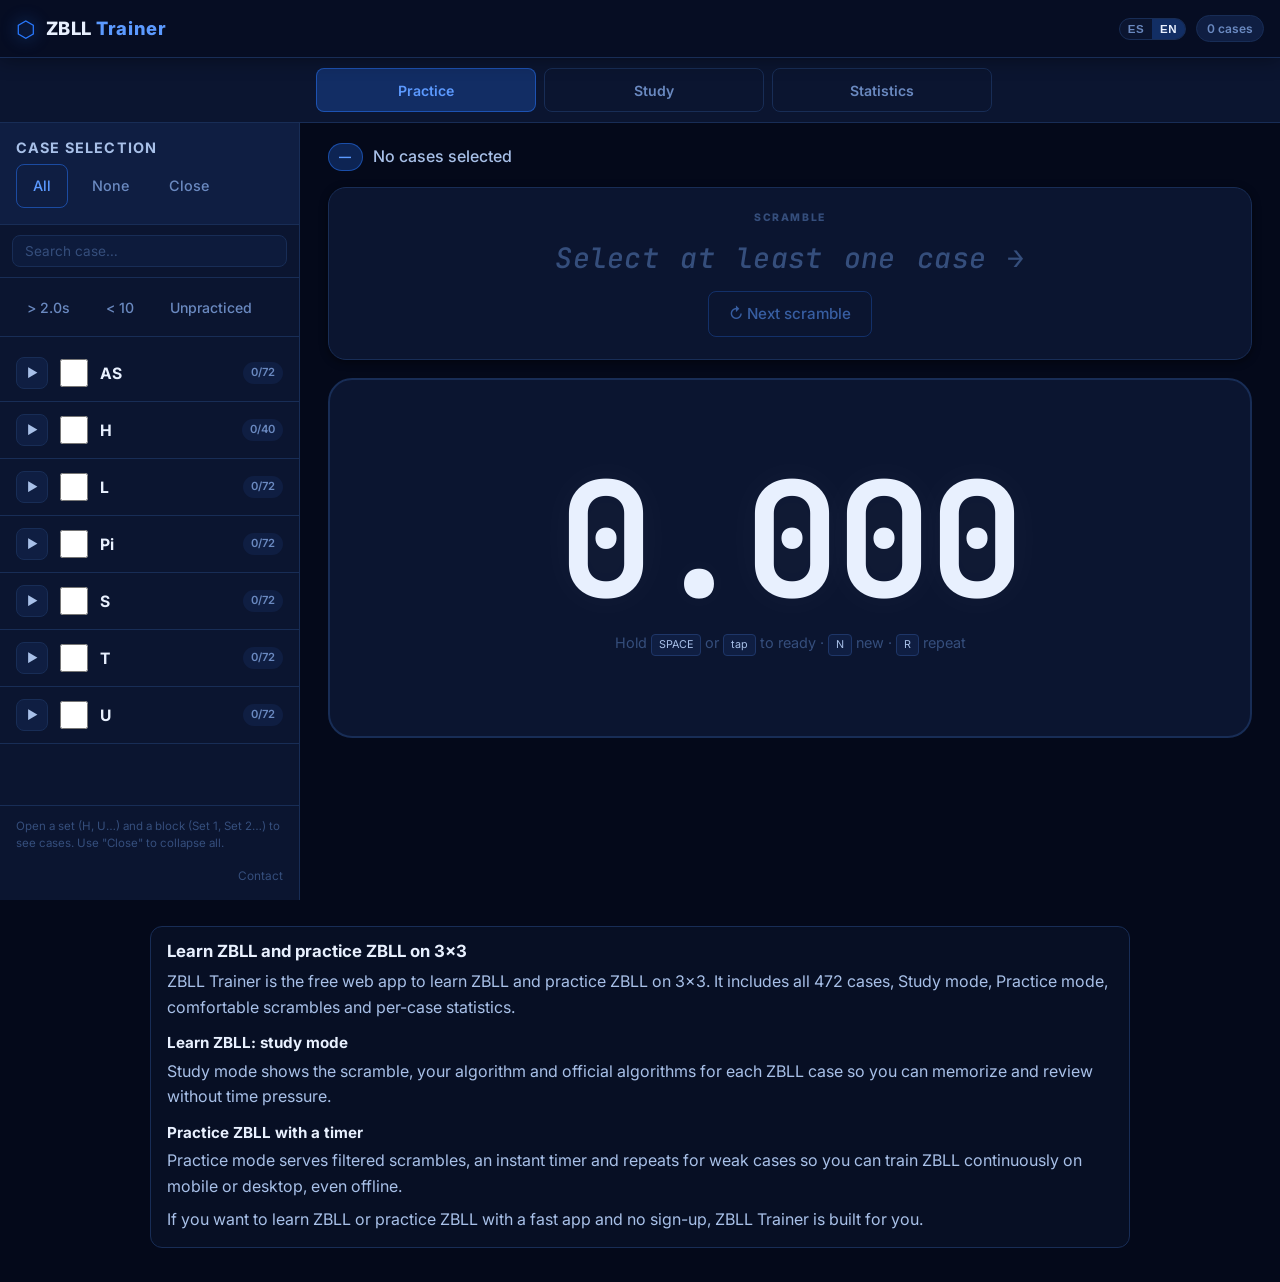
==== commit 84645f28: "Añade favicons y optimiza SEO para aprender/practicar ZBLL. Incluye iconos en tamaños recomendados p" ====
--- a/index.html
+++ b/index.html
@@ -1,10 +1,25 @@
 <!DOCTYPE html>
 <html lang="es">
 <head>
+  <!-- Google Tag Manager -->
+  <script>(function(w,d,s,l,i){w[l]=w[l]||[];w[l].push({'gtm.start':
+  new Date().getTime(),event:'gtm.js'});var f=d.getElementsByTagName(s)[0],
+  j=d.createElement(s),dl=l!='dataLayer'?'&l='+l:'';j.async=true;j.src=
+  'https://www.googletagmanager.com/gtm.js?id='+i+dl;f.parentNode.insertBefore(j,f);
+  })(window,document,'script','dataLayer','GTM-WMHRV88R');</script>
+  <!-- End Google Tag Manager -->
+  <!-- Google tag (gtag.js) -->
+  <script async src="https://www.googletagmanager.com/gtag/js?id=G-3593456PPB"></script>
+  <script>
+    window.dataLayer = window.dataLayer || [];
+    function gtag(){dataLayer.push(arguments);}
+    gtag('js', new Date());
+    gtag('config', 'G-3593456PPB');
+  </script>
   <meta charset="UTF-8" />
   <meta name="viewport" content="width=device-width, initial-scale=1.0, viewport-fit=cover" />
-  <meta name="description" content="ZBLL Trainer para aprender ZBLL en 3x3 y también en inglés como ZBLL trainer for 3x3. Práctica con cronómetro, modo aprender, estadísticas y uso offline." />
-  <meta name="keywords" content="aprender ZBLL, ZBLL trainer, ZBLL 3x3, learn ZBLL, 3x3 ZBLL trainer, ZBLL algorithms, Rubik's cube ZBLL" />
+  <meta name="description" content="Aprende y practica ZBLL en cubo 3x3 gratis. Modo Aprender, modo Practicar, 472 casos ZBLL, cronómetro, estadísticas y uso offline." />
+  <meta name="keywords" content="aprender ZBLL, practicar ZBLL, entrenar ZBLL, ZBLL 3x3, ZBLL trainer, learn ZBLL, practice ZBLL, algoritmos ZBLL" />
   <meta name="robots" content="index,follow,max-image-preview:large,max-snippet:-1,max-video-preview:-1" />
   <link rel="canonical" href="https://zblltrainer.com/" />
   <link rel="alternate" hreflang="es" href="https://zblltrainer.com/" />
@@ -15,25 +30,28 @@
   <meta property="og:locale:alternate" content="en_US" />
   <meta property="og:type" content="website" />
   <meta property="og:site_name" content="ZBLL Trainer" />
-  <meta property="og:title" content="ZBLL Trainer - Aprende y practica ZBLL 3x3" />
-  <meta property="og:description" content="Entrena ZBLL del cubo 3x3 con scrambles filtrados, cronómetro instantáneo, modo aprender y estadísticas." />
+  <meta property="og:title" content="Aprender y practicar ZBLL 3x3 | ZBLL Trainer" />
+  <meta property="og:description" content="Aprende y practica ZBLL en cubo 3x3: modo Aprender, modo Practicar, cronómetro, estadísticas y app offline." />
   <meta property="og:url" content="https://zblltrainer.com/" />
   <meta property="og:image" content="https://zblltrainer.com/icon-512.png" />
 
   <meta name="twitter:card" content="summary_large_image" />
-  <meta name="twitter:title" content="ZBLL Trainer - Aprende y practica ZBLL 3x3" />
-  <meta name="twitter:description" content="App para aprender ZBLL y entrenar casos ZBLL 3x3 con timer, estadísticas y modo offline." />
+  <meta name="twitter:title" content="Aprender y practicar ZBLL 3x3 | ZBLL Trainer" />
+  <meta name="twitter:description" content="Aprende y practica ZBLL en cubo 3x3 gratis. Modo Aprender, modo Practicar, cronómetro y estadísticas por caso." />
   <meta name="twitter:image" content="https://zblltrainer.com/icon-512.png" />
   <meta name="theme-color" content="#0d1b3e" />
   <meta name="apple-mobile-web-app-capable" content="yes" />
   <meta name="apple-mobile-web-app-status-bar-style" content="black-translucent" />
   <meta name="apple-mobile-web-app-title" content="ZBLL Trainer" />
 
-  <title>ZBLL Trainer - Aprende ZBLL 3x3 y entrena casos</title>
+  <title>Aprender y practicar ZBLL 3x3 | ZBLL Trainer</title>
 
   <link rel="manifest" href="manifest.json" />
-  <link rel="icon" type="image/png" href="icon-512.png" />
-  <link rel="apple-touch-icon" href="icon-512.png" />
+  <link rel="icon" href="favicon.ico" sizes="any" />
+  <link rel="icon" type="image/png" sizes="32x32" href="favicon-32x32.png" />
+  <link rel="icon" type="image/png" sizes="48x48" href="favicon-48x48.png" />
+  <link rel="icon" type="image/png" sizes="96x96" href="favicon-96x96.png" />
+  <link rel="apple-touch-icon" sizes="180x180" href="apple-touch-icon.png" />
 
   <link rel="preconnect" href="https://fonts.googleapis.com" />
   <link rel="preconnect" href="https://fonts.gstatic.com" crossorigin />
@@ -44,23 +62,39 @@
   <script type="application/ld+json">
   {
     "@context": "https://schema.org",
-    "@type": "SoftwareApplication",
-    "name": "ZBLL Trainer",
-    "applicationCategory": "GameApplication",
-    "operatingSystem": "Web",
-    "inLanguage": ["es", "en"],
-    "url": "https://zblltrainer.com/",
-    "description": "Aplicación web para aprender ZBLL y practicar casos ZBLL en cubo 3x3 con cronómetro, estadísticas y modo offline.",
-    "offers": {
-      "@type": "Offer",
-      "price": "0",
-      "priceCurrency": "EUR"
-    },
-    "keywords": "aprender ZBLL, ZBLL trainer, ZBLL 3x3, learn ZBLL, 3x3 ZBLL trainer"
+    "@graph": [
+      {
+        "@type": "WebSite",
+        "name": "ZBLL Trainer",
+        "alternateName": ["Aprender ZBLL", "Practicar ZBLL", "ZBLL Trainer 3x3"],
+        "url": "https://zblltrainer.com/",
+        "inLanguage": ["es", "en"],
+        "description": "Web para aprender ZBLL y practicar ZBLL en cubo 3x3 con cronómetro, estadísticas y modo offline."
+      },
+      {
+        "@type": "SoftwareApplication",
+        "name": "ZBLL Trainer",
+        "applicationCategory": "GameApplication",
+        "operatingSystem": "Web",
+        "inLanguage": ["es", "en"],
+        "url": "https://zblltrainer.com/",
+        "description": "Aplicación web gratuita para aprender ZBLL y practicar casos ZBLL en cubo 3x3 con cronómetro, estadísticas y modo offline.",
+        "offers": {
+          "@type": "Offer",
+          "price": "0",
+          "priceCurrency": "EUR"
+        },
+        "keywords": "aprender ZBLL, practicar ZBLL, entrenar ZBLL, ZBLL 3x3, learn ZBLL, practice ZBLL"
+      }
+    ]
   }
   </script>
 </head>
 <body>
+  <!-- Google Tag Manager (noscript) -->
+  <noscript><iframe src="https://www.googletagmanager.com/ns.html?id=GTM-WMHRV88R"
+  height="0" width="0" style="display:none;visibility:hidden"></iframe></noscript>
+  <!-- End Google Tag Manager (noscript) -->
 
   <header id="app-header" class="app-header">
     <div class="header-inner">
@@ -360,15 +394,24 @@
     </div>
   </div>
 
-  <section class="seo-content" aria-label="ZBLL Trainer">
-    <h2 data-i18n="seo.title">Aprender ZBLL y practicar ZBLL 3x3</h2>
+  <section class="seo-content" aria-label="Aprender y practicar ZBLL">
+    <h2 data-i18n="seo.title">Aprender ZBLL y practicar ZBLL en cubo 3x3</h2>
     <p data-i18n="seo.p1">
-      ZBLL Trainer es una web para aprender ZBLL en 3x3 y entrenar casos con cronómetro instantáneo.
-      Incluye modo Aprender, selección de casos, mezclas cómodas para practicar y estadísticas por caso.
+      ZBLL Trainer es la web gratuita para aprender ZBLL y practicar ZBLL en 3x3.
+      Incluye los 472 casos, modo Aprender, modo Practicar, mezclas cómodas y estadísticas por caso.
+    </p>
+    <h3 data-i18n="seo.h3Learn">Aprender ZBLL: modo estudio</h3>
+    <p data-i18n="seo.pLearn">
+      El modo Aprender te muestra la mezcla, tu algoritmo y los algoritmos oficiales de cada caso ZBLL
+      para memorizar y repasar sin presión de tiempo.
+    </p>
+    <h3 data-i18n="seo.h3Practice">Practicar ZBLL con cronómetro</h3>
+    <p data-i18n="seo.pPractice">
+      El modo Practicar lanza scrambles filtrados, cronómetro instantáneo y repeticiones de casos flojos
+      para entrenar ZBLL de forma continua desde móvil o escritorio, incluso sin conexión.
     </p>
     <p data-i18n="seo.p2">
-      Si buscas un ZBLL trainer para mejorar tus tiempos, esta app te permite practicar de forma continua
-      desde móvil o escritorio, incluso sin conexión.
+      Si buscas aprender ZBLL o practicar ZBLL con una app rápida y sin registro, ZBLL Trainer está pensada para ti.
     </p>
   </section>
 
--- a/styles.css
+++ b/styles.css
@@ -2069,6 +2069,13 @@
   margin-bottom: 8px;
 }
 
+.seo-content h3 {
+  font-size: 0.95rem;
+  color: var(--text-primary);
+  margin-top: 14px;
+  margin-bottom: 6px;
+}
+
 .seo-content p + p {
   margin-top: 8px;
 }
